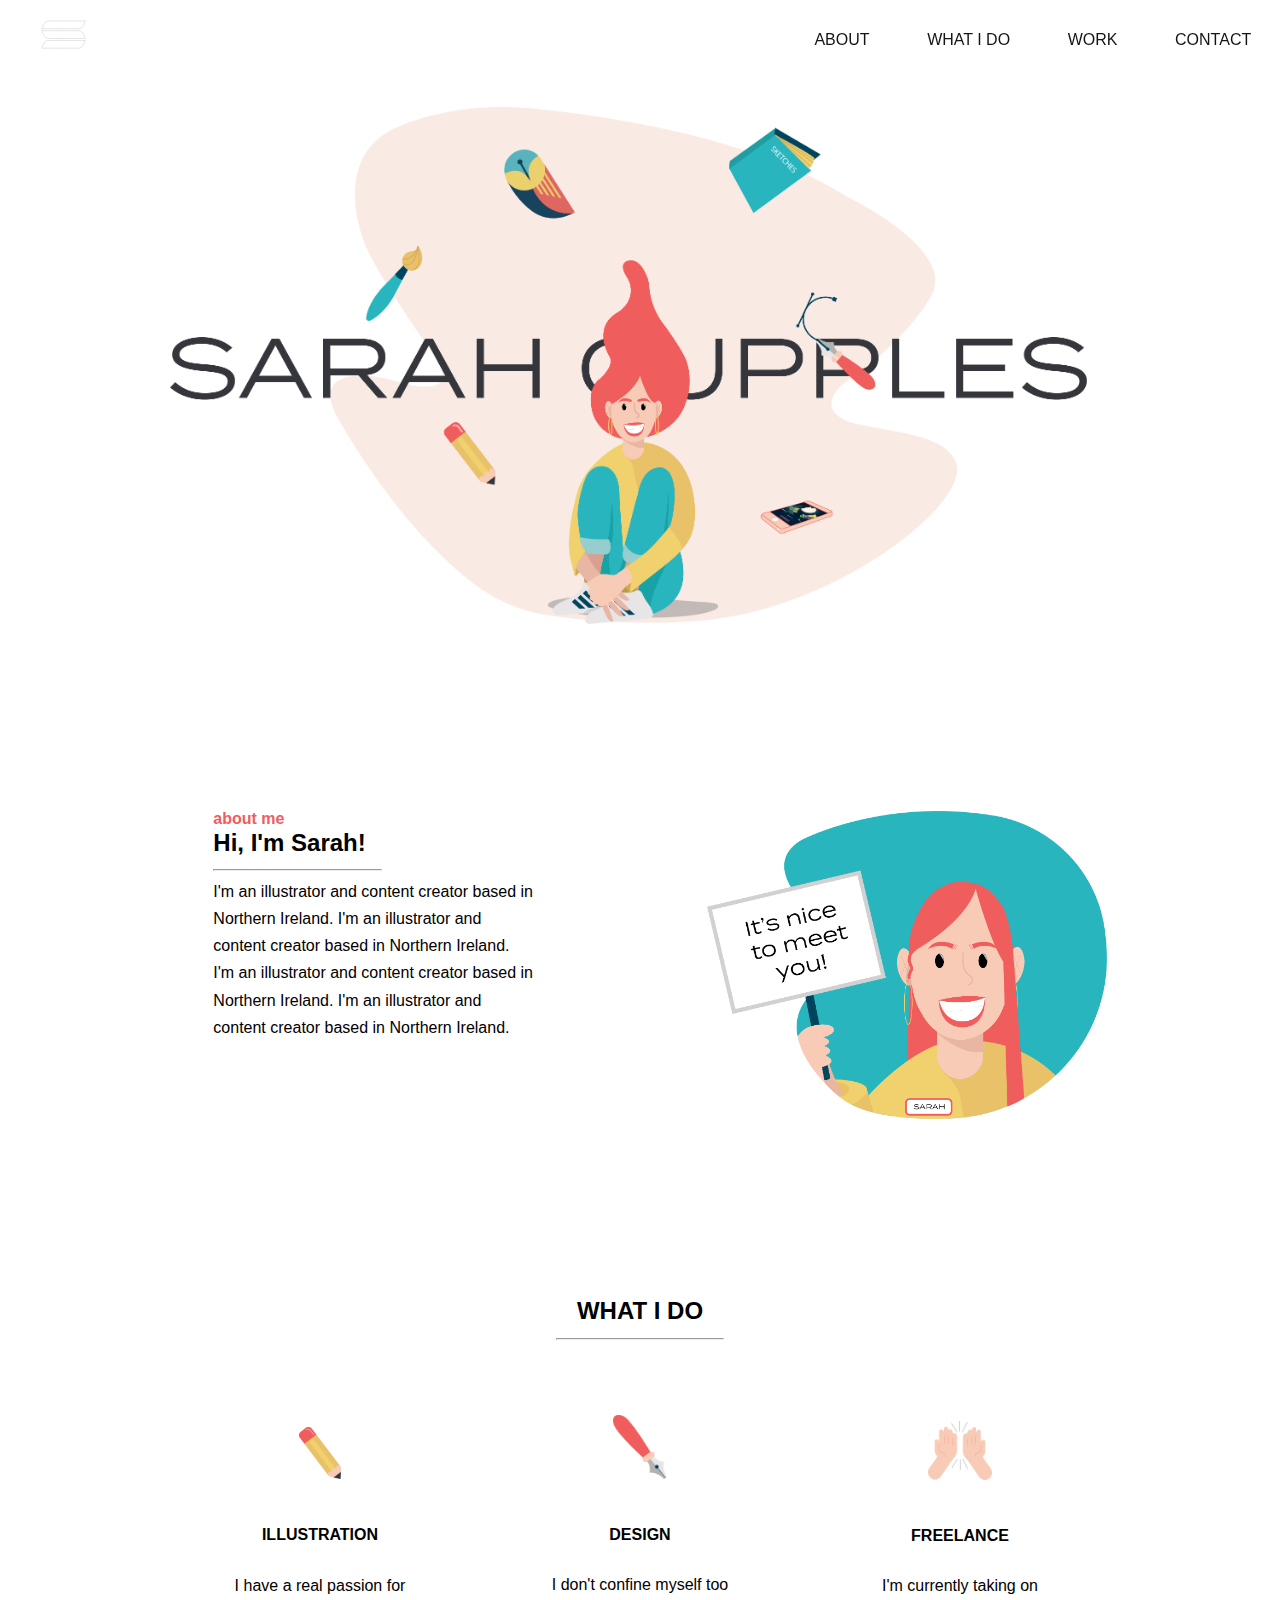
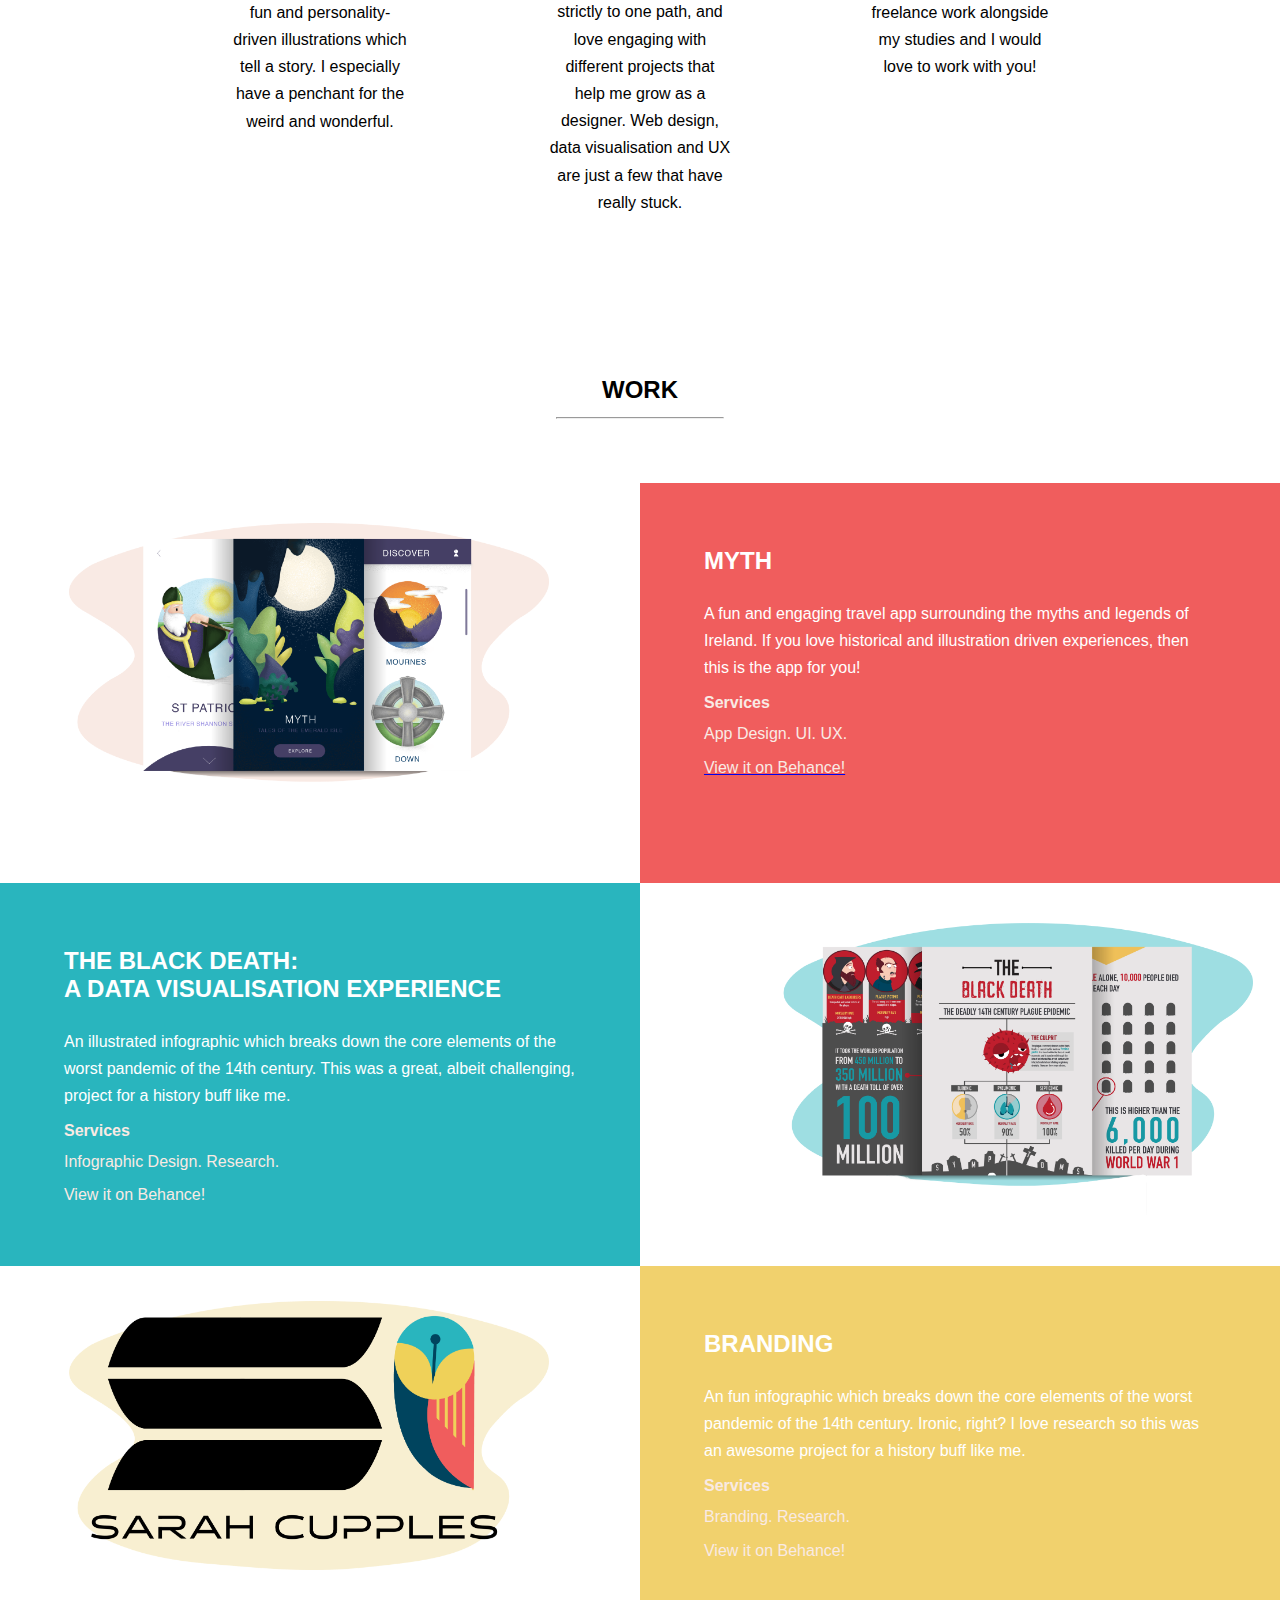
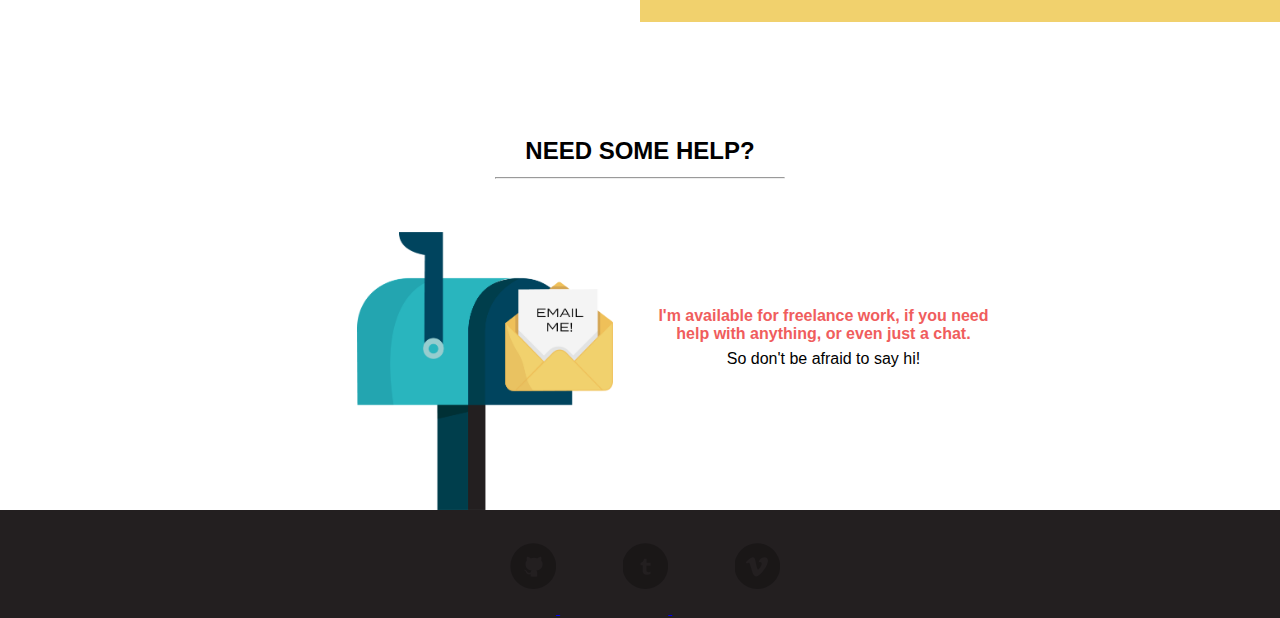
==== index.html @ 2aa73a1d "RESPONSIVE + CHANGED HTML TITLE" ====
<DOCTYPE html>

    <html>
        
        <head>
            
            <meta charset="utf-8">
            
            <meta name="viewport" content="width=device-width, initial-scale=1">
            
            <!--LINKING CSS FILE-->    
            
            <link href="css/grid.css" type="text/css" rel="stylesheet"/>
            
            <title>Sarah Cupples</title>
            
            
            <script src="https://code.jquery.com/jquery-3.2.1.js"></script>
    <script type="text/javascript">
    
    $(window).on('scroll', function() {
        if($(window).scrollTop()) {
            $('nav').addClass('black');
        }
        else{
            $('nav').removeClass('black');
        }
    })
    
    </script>
            
            
    
    
        </head>
        
        
        <body>
            
            
            
            <div class="grid">
                
                <div class="monogram">
                
                     <!--<img src="images/monofin1.png" alt="My Monogram" title="Monogram" class="mono"/>  -->
                
                </div>
                
                
                
                <div class="navbar">
                  
                <nav>  
                    <!--<img src="images/monobig.svg" alt="My Monogram" title="Monogram" class="mono"/>-->
                  <a href="#home">  <svg version="1.1" id="Layer_1" xmlns="http://www.w3.org/2000/svg" xmlns:xlink="http://www.w3.org/1999/xlink" x="0px" y="0px"
	 viewBox="0 0 1366 768" style="enable-background:new 0 0 1366 768;" xml:space="preserve" class="svg">
<style type="text/css">
	.st0{stroke:#000000;stroke-width:2;stroke-miterlimit:10;}
</style>
<path class="st0" d="M663.9,260.3H290c0,0,37.3-137.7,104.5-137.7h268.7"/>
<path class="st0" d="M662.1,122.6H1061c0,0-39.8,137.7-111.5,137.7H662.8"/>
<path class="st0" d="M674.3,607H290c0,0,38.4-137.7,107.4-137.7h276.3"/>
<path class="st0" d="M662.1,469.3H1061c0,0-39.8,137.7-111.5,137.7H662.8"/>
<path class="st0" d="M674.3,296H290c0,0,38.4,137.7,107.4,137.7h276.3"/>
<path class="st0" d="M662.1,433.7H1061c0,0-39.8-137.7-111.5-137.7H662.8"/>
                      </svg> </a>

         <ul> 
             <li><a href="#about" class="navhover">About</a></li>
             <li><a href="#whatido" class="navhover">What I Do</a></li>
             <li><a href="#work" class="navhover">Work</a></li>
             <li><a href="#contact" class="navhover">Contact</a></li>
         </ul>
             
        </nav>
                
                </div>
                
                
                
                <div class="landingpic" id="home">
                
                     <img src="images/landingpic2.png" alt="Landing Illustration" title="Illustration" class="landingpic"/>
                
                </div>
                
                
                
                
                
                <div class="aboutme" id="about">
                
                
                <h3 class="aboutpink">about me</h3>
         
                <h2 class="aboutpink">Hi, I'm Sarah!</h2>
                    
                    <hr class="break">
         
                <p class="abouttext">I'm an illustrator and content creator based in Northern Ireland. I'm an illustrator and content creator based in Northern Ireland. I'm an illustrator and content creator based in Northern Ireland. I'm an illustrator and content creator based in Northern Ireland.</p>
                
                
                </div>
                
                
                
                <div class="aboutpic">
                
                 <img src="images/aboutme.png" alt="About Me Illustration" title="Illustration" class="aboutill"/>
                
                </div>
            
                
                
                
                
                
                
                
                <!--<div class="whattitle">
                    
                    <h3>what i do</h3>
                
                
                </div>-->
                
                
                <div class="whattitle" id="whatido"> 
                    
                    <h2 class="whatido">WHAT I DO</h2>
                    
                    <hr class="break2">
                
                </div>
                
                
                <div class="whatill">
                    
                    <img src="images/whatdoicons.png" alt="About Me Illustration" title="Illustration" class="willustration"/>
                    
                    
                    <h3 class="whattext">ILLUSTRATION</h3>
                
                    
                    <p class="whatinfo"> I have a real passion for fun and personality-driven illustrations which tell a story. I especially have a penchant for the weird and wonderful.</p>
                    
                </div>
                
                
                
                
                
                <div class="desill">
                    
                     <img src="images/pen.png" alt="About Me Illustration" title="Illustration" class="design"/>
                    
                    <h3 class="whattext">DESIGN</h3>
                
                
                    
                    <p class="whatinfo"> I don't confine myself too strictly to one path, and love engaging with different projects that help me grow as a designer. Web design, data visualisation and UX are just a few that have really stuck.</p>
                    
                </div>
                
                
                
                
                
                
                <div class="freeill">
                    
                    <img src="images/freelance.png" alt="About Me Illustration" title="Illustration" class="freelance"/>
                    
                    <h3 class="whattext">FREELANCE</h3>
                
                    
                    <p class="whatinfo"> I'm currently taking on freelance work alongside my studies and I would love to work with you!</p>
                    
                </div>
                
                
                
                
                
                
                <div class="worktitle" id="work">
                
                <h2 class="worktitle2">WORK</h2>
                    
                    <hr class="break3">
                  
                
                </div>
                
                
                
               
                
                
                <div class="travelwork">
                
                <img src="images/travelapp3.png" alt="About Me Illustration" title="Illustration" class="travelapp"/>
                
                </div>
                
                
                
                <div class="travelinfo">
                
                <h2 class="myth1">MYTH</h2>
         
         <p class="myth2"> A fun and engaging travel app surrounding the myths and legends of Ireland. If you love historical and illustration driven experiences, then this is the app for you!</p>
         
         <h3 class="myth3">Services</h3>
         
         <p class="myth4"> App Design. UI. UX.</p>
         
                    <a href="https://www.behance.net/gallery/65020295/Travel-App-MYTH?"><p class="myth5">View it on Behance!</p></a>
                
                </div>
                
                
                
                
                
                
                
                <div class="infogr">
                
                <img src="images/webwork2.png" alt="About Me Illustration" title="Illustration" class="travelapp2"/>
                
                </div>
                
                
                
                <div class="infogtext">
                
                <h2 class="myth1" id="black">THE BLACK DEATH: <br>A DATA VISUALISATION EXPERIENCE</h2>
         
         <p class="myth2"> An illustrated infographic which breaks down the core elements of the worst pandemic of the 14th century. This was a great, albeit challenging, project for a history buff like me.</p>
         
         <h3 class="myth3">Services</h3>
         
         <p class="myth4"> Infographic Design. Research.</p>
         
                    <a href="https://www.behance.net/gallery/65020043/The-Black-Plague-Infographic?" class="brandi"><p class="mythdata">View it on Behance!</p></a>
                
                </div>
                
                
                
                
                
                
                <div class="branding">
                
                <img src="images/branding1.png" alt="About Me Illustration" title="Illustration" class="travelapp3"/>
                
                </div>
                
                
                
                <div class="brandtext">
                
                <h2 class="myth1">BRANDING</h2>
         
         <p class="myth2"> An fun infographic which breaks down the core elements of the worst pandemic of the 14th century. Ironic, right? I love research so this was an awesome project for a history buff like me.</p>
         
         <h3 class="myth3">Services</h3>
         
         <p class="myth4"> Branding. Research.</p>
         
                    <a href="https://www.behance.net/gallery/65019803/Branding-Identity?" class="brandi"> <p class="mythbrand">View it on Behance!</p></a>
                
                </div>
                
                
                
                
                
                
                


    
       <div class="need" id="contact">
           <h2 class="help">NEED SOME HELP?</h2>
           <hr class="helpbr">
        </div>
                
                
         <!--CONTACT-->
    
     <div class="contact">
         
         
         <h3>I'm available for freelance work, if you need help with anything, or even just a chat.</h3>
         
         <p>So don't be afraid to say hi!</p>
   
    </div>        
                
                
        <!---LETTERBOX--->
                
     <div class="letter">
        
         <a href="mailto:sarah.ec@hotmail.co.uk"> <img src="images/letter1.png" alt="About Me Illustration" title="Click to send me an email!" class="letterill"/> </a>
   
     </div> 
                
                
                
                
                
    
                
    <!--FOOTER-->
    
     <div class="footer">
         
          <!--<p class="find">Find me on your favourite platform!</p>-->
         
         
         
          <div class="socialbuttons">
           
         
           
               <a href="https://github.com/sarahcupples">
                   <svg id="Layer_1" data-name="Layer 1" xmlns="http://www.w3.org/2000/svg" viewBox="0 0 32.41 32.41" class="tumblr">
  <title>Github</title>
  <path d="M17.94,1.7a16.2,16.2,0,1,0,16.2,16.2A16.2,16.2,0,0,0,17.94,1.7Zm2.17,19.23a2.27,2.27,0,0,1,.65,1.75c0,1.27,0,2.28,0,2.6a15.06,15.06,0,0,1-4.69,0c0-.23,0-.82,0-1.61-2.63.57-3.18-1.27-3.18-1.27a2.5,2.5,0,0,0-1-1.38c-.86-.59.06-.58.06-.58a2,2,0,0,1,1.45,1,2,2,0,0,0,2.75.78,2,2,0,0,1,.6-1.26c-2.1-.24-4.3-1.05-4.3-4.67a3.61,3.61,0,0,1,1-2.53,3.4,3.4,0,0,1,.09-2.5s.79-.26,2.6,1a8.84,8.84,0,0,1,2.36-.31,9.28,9.28,0,0,1,2.37.31c1.8-1.22,2.59-1,2.59-1a3.37,3.37,0,0,1,.1,2.5,3.66,3.66,0,0,1,1,2.53c0,3.63-2.21,4.43-4.31,4.66Z" transform="translate(-1.74 -1.7)"/>
</svg>
              </a>

                
           
                <a href="https://sarahcupples.tumblr.com/">
                    <svg id="Layer_1" data-name="Layer 1" xmlns="http://www.w3.org/2000/svg" viewBox="0 0 32.41 32.41" class="tumblr">
  <title>Tumblr</title>
  <path d="M17.9,1.7A16.2,16.2,0,1,0,34.1,17.9,16.2,16.2,0,0,0,17.9,1.7Zm3.73,15.9H18.79v2.6a5,5,0,0,0,.06,1.23,1.06,1.06,0,0,0,.43.49,1.65,1.65,0,0,0,.86.23,2.34,2.34,0,0,0,1.49-.45v1.71a7,7,0,0,1-1.31.45,5.61,5.61,0,0,1-1.27.14,3.43,3.43,0,0,1-1.22-.2,2.91,2.91,0,0,1-1-.56,1.93,1.93,0,0,1-.59-.78,3.33,3.33,0,0,1-.16-1.19v-4H14.53V15.68a4,4,0,0,0,1.26-.63,2.94,2.94,0,0,0,.76-1A4.32,4.32,0,0,0,17,12.63h1.83v2.84h2.84V17.6Z" transform="translate(-1.7 -1.7)"/>
</svg>
              </a>

           
                <a href="https://vimeo.com/user62829484">
                    <svg id="Layer_1" data-name="Layer 1" xmlns="http://www.w3.org/2000/svg" viewBox="0 0 32.41 32.41" class="tumblr">
  <title>Vimeo</title>
  <path d="M17.9,1.7A16.2,16.2,0,1,0,34.11,17.9,16.2,16.2,0,0,0,17.9,1.7Zm7.52,13.16c-.87,4.92-5.75,9.09-7.22,10s-2.81-.38-3.29-1.39-2.22-7.38-2.66-7.9-1.75.52-1.75.52l-.63-.83s2.66-3.17,4.69-3.57S16.7,15,17.21,17.08s.84,3.14,1.27,3.14,1.27-1.11,2.19-2.82-.05-3.21-1.83-2.14C19.55,11,26.29,9.94,25.42,14.86Z" transform="translate(-1.7 -1.7)"/>
</svg>
              </a>

                
            
        </div>
   
    </div> 
                
                
                
                
                
                
                
                
                
                
            </div>
            
            
            
            
        </body>
        
        
        
    </html>
---- css/grid.css ----
* {
    margin:0;
    padding:0;
}


.grid {
    display: grid;
    grid-template-columns: 1fr 1fr 1fr 1fr 1fr 1fr 1fr 1fr 1fr 1fr 1fr 1fr;
    grid-template-areas:
        ". monogram monogram monogram navbar navbar navbar navbar navbar navbar navbar navbar"
        
        "landingpic landingpic landingpic landingpic landingpic landingpic landingpic landingpic landingpic landingpic landingpic landingpic"
        
        ". . aboutme aboutme aboutme . aboutpic aboutpic aboutpic aboutpic aboutpic ."
        
        "whattitle whattitle whattitle whattitle whattitle whattitle whattitle whattitle whattitle whattitle whattitle whattitle"
        
        ". . whatill whatill . desill desill . freeill freeill . ."
        
        "worktitle worktitle worktitle worktitle worktitle worktitle worktitle worktitle worktitle worktitle worktitle worktitle"
        
        "travelwork travelwork travelwork travelwork travelwork . travelinfo travelinfo travelinfo travelinfo travelinfo  travelinfo"
        
        "infogtext infogtext infogtext infogtext infogtext infogtext . infogr infogr infogr infogr  infogr"
        
        "branding branding branding branding branding . brandtext brandtext brandtext brandtext  brandtext brandtext"
        
        "need need need need need need need need need need need need"
        
        ". letter letter letter letter letter contact contact contact contact . ."
        
        "footer footer footer footer footer footer footer footer footer footer footer footer";
}

.monogram {
    grid-area: monogram;    
}

.mono {
   width:7%;
   padding-top:1.1%;
   padding-left: 5%;
}


#Layer_1:hover {
    fill:white;
    stroke: white;
    opacity: 1;
}

.svg {
    width:6%;
    padding-top:1.1%;
    padding-left: 2%;
    opacity: 0.8;
    -webkit-transition: opacity .7s ease-in-out;
    transition: opacity .4s ease-in-out;
}



.navbar {
    grid-area: navbar;

}

nav {
    position: fixed;
    top:0;
    left:0;
    width: 100%;
    height: 6em;
    box-sizing:border-box;
    transition: .3s;
}

nav.black {
    background: rgba(0,0,0,0.8);
    height: 5em;
    /*padding: 1px 6em;*/
}

nav ul {
    font-family: 'Termina', 'Helvetica', sans-serif;
    list-style:none;
    float: right;
    margin:0;
    padding: 0;
    display: flex;
}

nav ul li {
    list-style: none;
}

nav ul li a {
    line-height: 5em;
    color: #151515;
    padding: 1em 1.8em;
    text-decoration: none;
    text-transform: uppercase;
    transition: .3s;
}

nav.black ul li a {
    color: #fff;
}

nav ul li a: focus {
    outline: none;
}


li {
    display: inline;
    
}
 
ul {
    list-style-type: none;
    margin: 0;
    padding: 0;
}

.navhover:hover {
    color:#F05D5D;
}






.landingpic {
    grid-area: landingpic;
}

.landingpic {
    width:85%;
    padding-top: 4.5%;
    padding-left: 7%;
}







.aboutme {
    grid-area: aboutme;
    padding-top: 58%;
}

h3{
    font-family: 'Termina', 'Helvetica', sans-serif;
    color: #F05D5D;
    font-size: 1em;
    padding-bottom: 0.1em;
}

h2 {
    
       font-family: 'Termina', 'Helvetica', sans-serif;
        padding-bottom: 0.5em;

}

p {
    
    font-family: 'Termina', 'Helvetica', sans-serif;
    line-height: 1.7em;
    
}


.break{
    width: 52%;
}







.aboutpic {
    grid-area: aboutpic;
    padding-top: 35%;
}

.aboutill {
    
    width:75%;
    display: block;
    margin-left: auto;
    margin-right: auto;
}

.abouttext {
    padding-top: 2%;
}







.whattitle {
    
    grid-area: whattitle; 
    padding-top: 1.5%;
    padding-top: 7%;
}

.break2 {
    width:13%;
    display: block;
    margin-left: auto;
    margin-right: auto;
}

.whatido {
    
    text-align: center;
    padding-bottom: 1%; 
}


.whatill {
    grid-area: whatill; 
}

.willustration {
    
    width:20%;
    display: block;
    margin-left: auto;
    margin-right: auto;
    padding-top: 41%;
}











.desill {
    grid-area: desill; 

}

.design {
    
    width:25%;
    display: block;
    margin-left: auto;
    margin-right: auto;
    padding-top: 35%;
}

.workarea {
    font-size: .65em;
}








.freeill {
    grid-area: freeill;

}

.freelance {
    
    width:30%;
    display: block;
    margin-left: auto;
    margin-right: auto;
    padding-top: 38%;
}




.whattext {
    text-align: center;
    color: #000;
    padding-top: 22%;
}


.whatinfo {
    
    text-align:center;
    padding-top: 12%;
   padding-bottom: 75%;
      /*font-size: .8em;*/
   padding-right: 7%;
    padding-left: 7%;

}





.worktitle {
    grid-area: worktitle;
}

.break3 {
    width:13%;
    display: block;
    margin-left: auto;
    margin-right: auto;
    margin-bottom:5%;
}


.worktitle2 {
    
    text-align: center;
    padding-bottom: 1%;
    
}




.travelwork {
    grid-area: travelwork;
}


.travelapp {
    
    width:90%;
    display: block;
    margin-left: auto;
    margin-right: auto;
    padding-top:7.5%;
    padding-left: 13%;
}

.travelapp2 {
    
    width:90%;
    display: block;
    margin-left: auto;
    margin-right: auto;
    padding-top: 7.5%;
}


.travelinfo {
    grid-area: travelinfo;
    background-color: #F05D5D;
    height: 25em;
}


.myth1{
    color:#ffffff;
    padding-top: 10%;
    padding-left: 10%;
}

.myth2{
    color:#ffffff;
    padding-top: 2%;
        padding-left: 10%;
    padding-right: 10%;

}

.myth3{
    color:#F9EAE4;
    padding-top: 2%;
        padding-left: 10%;

}


.myth4{
    color:#F9EAE4;
    padding-top: 1%;
        padding-left: 10%;

}


.myth5{
    color:#F9EAE4;
    padding-top: 1%;
        padding-left: 10%;

}






.infogr {
    grid-area: infogr;
}




.infogtext {
    grid-area: infogtext;
    background-color: #29B5BE;
}

.mythdata {
    color:#F9EAE4;
    padding-top: 1%;
    padding-left: 10%;
    padding-bottom:9%;
}







.branding {
    grid-area: branding;
}


.brandtext {
    grid-area: brandtext;
    background-color: #F1D16D;
}

.brandi {
    text-decoration: none;
}

.travelapp3 {
    width:90%;
    padding-left:13%;
    display: block;
    margin-left: auto;
    margin-right: auto;
    padding-top: 6.5%;
}

.mythbrand {
    color:#F9EAE4;
    padding-top: 1%;
    padding-left: 10%;
    padding-bottom:9%;  
}




.need {
    grid-area: need;
}


.help {
    text-align: center;
    padding-top: 9%;
}







.contact {
    grid-area: contact;
    text-align: center;
    float:left;
    padding-top: 30%;
    padding-right: 15%;
    padding-left: 1%;
}

.helpbr {
    
    width:22.5%;
    display: block;
    margin-left: auto;
    margin-right: auto;
}






.letter {
    grid-area: letter;
}

.letterill {
    padding-top: 10%;
    padding-right: 5%;
    float:right;
    padding-bottom: 0;
    width:48%;
}




.footer {
    grid-area: footer;
    background-color: #231F20;
    padding-left:35%;
}



/*.find {
    text-align: center;
}*/

.socialbuttons a img {
    opacity: 0.25;
    -webkit-transition: opacity .5s ease-in-out;
    transition: opacity .2s ease-in-out;
}
.tumblr {
    width:5.5%;
    padding-bottom: 3%;
    padding-top: 4%;
    padding-left: 7.5%;
    opacity: 0.25;
    -webkit-transition: opacity .6s ease-in-out;
    transition: opacity .3s ease-in-out;
}

.tumblr:hover {
    fill:white;
    width: 5.6%;
    opacity: 0.9;
}






  
    
    
    @media (max-width: 50em) {
    
    .grid {
    display: grid;
    grid-template-columns: 1fr 1fr 1fr 1fr 1fr 1fr 1fr 1fr 1fr 1fr 1fr 1fr;
    grid-template-areas:
        ". monogram monogram monogram navbar navbar navbar navbar navbar navbar navbar navbar"
        
        "landingpic landingpic landingpic landingpic landingpic landingpic landingpic landingpic landingpic landingpic landingpic landingpic"
        
        ". aboutme aboutme aboutme aboutme aboutme aboutme aboutme aboutme aboutme aboutme ."
        
        ". aboutpic aboutpic aboutpic aboutpic aboutpic aboutpic aboutpic aboutpic aboutpic aboutpic ."
        
        "whattitle whattitle whattitle whattitle whattitle whattitle whattitle whattitle whattitle whattitle whattitle whattitle"
        
        ". whatill whatill whatill whatill whatill whatill whatill whatill whatill whatill ."
        
        ". desill desill desill desill desill desill desill desill desill desill ."
        
        ". freeill freeill freeill freeill freeill freeill freeill freeill freeill freeill ."
        
        "worktitle worktitle worktitle worktitle worktitle worktitle worktitle worktitle worktitle worktitle worktitle worktitle"
        
        "travelwork travelwork travelwork travelwork travelwork . travelinfo travelinfo travelinfo travelinfo travelinfo  travelinfo"
        
        "infogtext infogtext infogtext infogtext infogtext infogtext . infogr infogr infogr infogr  infogr"
        
        "branding branding branding branding branding . brandtext brandtext brandtext brandtext  brandtext brandtext"
        
        "need need need need need need need need need need need need"
        
        "letter letter letter letter letter letter contact contact contact contact contact ."
        
        "footer footer footer footer footer footer footer footer footer footer footer footer";
} 
        
         .svg {
    width:10.5%;
    padding-top:2.5%;
    padding-left:3%;
}
    
        nav ul li a {
    padding-left: 0.2em;
    font-size: 1.1em;
}
        
          .landingpic {
    width:95%;
    padding-top: 12%;
    padding-left: 2.2%;
}
        
            .aboutme {
    padding-top: 15%;
                text-align: center;
}
        
        .aboutpink {
        text-align: center;
    }


.break{
    width: 40%;
    display: block;
    margin-left: auto;
    margin-right: auto;
}
        
         .aboutpic {
    padding-top: 10%;
    width:55%;
    display: block;
    margin-left: auto;
    margin-right: auto;
}

        
        .whatido {
    
    text-align: center;
    padding-bottom: 2.5%; 
    padding-top:12%;
}
        
        .break2 {
    width:28%;
}
    

.willustration {
    
    width:20%;
    padding-top: 15%;
}
        
        .whatinfo {
    
    text-align:center;
    padding-top: 4.5%;
   padding-bottom: 15%;
    font-size: 1.15em;
   padding-right: 7%;
    padding-left: 7%;

}
        
        .whattext {
    text-align: center;
    color: #000;
    font-size: 1.18em;
    padding-top:10%;
}
        
        
        .freelance {
    
    width:30%;
    padding-top: 9%;
}
        
        .design {
    
    width:23%;
    padding-top: 9%;
}
        
        .worktitle2 {
    padding-top: 8%;
    padding-bottom: 1%;
    
}
        
        .travelapp {
    
    width:92%;
    display: block;
    margin-left: auto;
    margin-right: auto;
    padding-top:35%;
    padding-left: 15%;
}
        
        .travelapp2 {
    
    width:92%;
    padding-left: 0;
    padding-top: 42%;
}
        
        .travelapp3 {
    width:92%;
    padding-left:15%;
    display: block;
    margin-left: auto;
    margin-right: auto;
    padding-top: 35%;
}
     
        
           .tumblr {
    width:12%;
    padding-bottom: 4%;
    padding-top: 7%;
    padding-left: 7%;
}
 
   .tumblr:hover {
    width: 12.5%;
} 
        
           .footer {
    padding-left:27%;
}
    
    
    
    
}








@media (max-width: 45em) {
    
    .grid {
    display: grid;
    grid-template-columns: 1fr 1fr 1fr 1fr 1fr 1fr 1fr 1fr 1fr 1fr 1fr 1fr;
    grid-template-areas:
        ". monogram monogram navbar navbar navbar navbar navbar navbar navbar navbar navbar"
        
        "landingpic landingpic landingpic landingpic landingpic landingpic landingpic landingpic landingpic landingpic landingpic landingpic"
        
        ". aboutme aboutme aboutme aboutme aboutme aboutme aboutme aboutme aboutme aboutme ."
        
        ". aboutpic aboutpic aboutpic aboutpic aboutpic aboutpic aboutpic aboutpic aboutpic aboutpic ."
        
        "whattitle whattitle whattitle whattitle whattitle whattitle whattitle whattitle whattitle whattitle whattitle whattitle"
        
        ". whatill whatill whatill whatill whatill whatill whatill whatill whatill whatill ."
        
        ". desill desill desill desill desill desill desill desill desill desill ."
        
        ". freeill freeill freeill freeill freeill freeill freeill freeill freeill freeill ."
        
        "worktitle worktitle worktitle worktitle worktitle worktitle worktitle worktitle worktitle worktitle worktitle worktitle"
        
        "travelwork travelwork travelwork travelwork travelwork travelwork travelwork travelwork travelwork travelwork travelwork travelwork"
        
        "travelinfo travelinfo travelinfo travelinfo travelinfo travelinfo travelinfo travelinfo travelinfo travelinfo travelinfo  travelinfo"
        
        "infogr infogr infogr infogr infogr infogr infogr infogr infogr infogr infogr  infogr"
        
        "infogtext infogtext infogtext infogtext infogtext infogtext infogtext infogtext infogtext infogtext infogtext  infogtext"
        
        "branding branding branding branding branding branding branding branding branding branding  branding branding"
        
        "brandtext brandtext brandtext brandtext brandtext brandtext brandtext brandtext brandtext brandtext  brandtext brandtext"
        
        "need need need need need need need need need need need need"
        
        ". contact contact contact contact contact contact contact contact contact contact ."
        
        ". . letter letter letter letter letter letter . . . ."
        
        "footer footer footer footer footer footer footer footer footer footer footer footer";
}

 
    .svg {
    width:10.5%;
    padding-top:4.5%;
    padding-left: 2%;
}
    
    
    nav ul li a {
    padding-left: 0.2em;
    font-size: 0.7em;
}
    
    .landingpic {
    width:95%;
    padding-top: 12%;
    padding-left: 2.2%;
}
    
    .aboutme {
    padding-top: 25%;
}

    .abouttext {
        
        font-size: .85em;
    }
    
    .aboutpink {
        text-align: center;
    }


.break{
    width: 62%;
    display: block;
    margin-left: auto;
    margin-right: auto;
}
    
    .aboutpic {
        display:none;
    padding-top: 10%;
        padding-right:5%;
}

    
    .aboutill {
    
    width:70%;
    display: block;
}
    
    
.whattitle {
    padding-top: 25%;
}

.break2 {
    width:43%;
}

.whatido {
    
    text-align: center;
    padding-bottom: 2.5%; 
}
    

.willustration {
    
    width:20%;
    padding-top: 15%;
}
    

.design {
    
    width:25%;
    padding-top: 1%;
}

.workarea {
    font-size: .65em;
}
    
    

.freelance {
    
    width:30%;
    padding-top: 1%;
}




.whattext {
    text-align: center;
    color: #000;
    padding-top:10%;
}


.whatinfo {
    
    text-align:center;
    padding-top: 10%;
   padding-bottom: 20%;
    font-size: .8em;
   padding-right: 7%;
    padding-left: 7%;

}
    
    .worktitle {
        padding-top:8%;
}

.break3 {
    width:24%;
    margin-bottom:0;
}


.worktitle2 {
    
    text-align: center;
    padding-bottom: 1%;
    
}
    



.travelapp {
    
    width:85%;
    padding-left: .5%;
}

.travelapp2 {
    
    width:85%;
    padding-left: 7.3%;
    padding-top: 7.5%;
}


.travelinfo {
    background-color: #F05D5D;
    height: 25em;
}


.myth1{
    color:#ffffff;
    padding-top: 10%;
    padding-left: 10%;
    font-size: 1.3em;
}

.myth2{
    color:#ffffff;
    padding-top: 2%;
        padding-left: 10%;
    padding-right: 10%;
    font-size: 0.85em

}

.myth3{
    color:#F9EAE4;
    padding-top: 2%;
        padding-left: 10%;
        font-size: 0.85em


}


.myth4{
    color:#F9EAE4;
    padding-top: 1%;
        padding-left: 10%;
        font-size: 0.85em


}


.myth5{
    color:#F9EAE4;
    padding-top: 1%;
    padding-left: 10%;
        font-size: 0.85em


}
    
    #black {
        padding-right:3%;
    }
    
    
    
    .travelapp3 {
    width:85%;
    padding-left:1%;
    padding-top: 7.5%;
    padding-bottom:7%;
}

    
    .contact {
    padding-top: 12%;
    padding-right: 1%;
    padding-left: 1%;
        line-height: 1.5em;
    font-size: 0.85em

}

.helpbr {
    width:78%;
}
    
    .letterill {
        width:65%;
        padding-right: 0;
}
    
    .footer {
    padding-left:21.5%;
}
    
    .tumblr {
    width:12%;
    padding-bottom: 4%;
    padding-top: 7%;
    padding-left: 7%;
}

.tumblr:hover {
    width: 12.5%;
}
    
    
    }
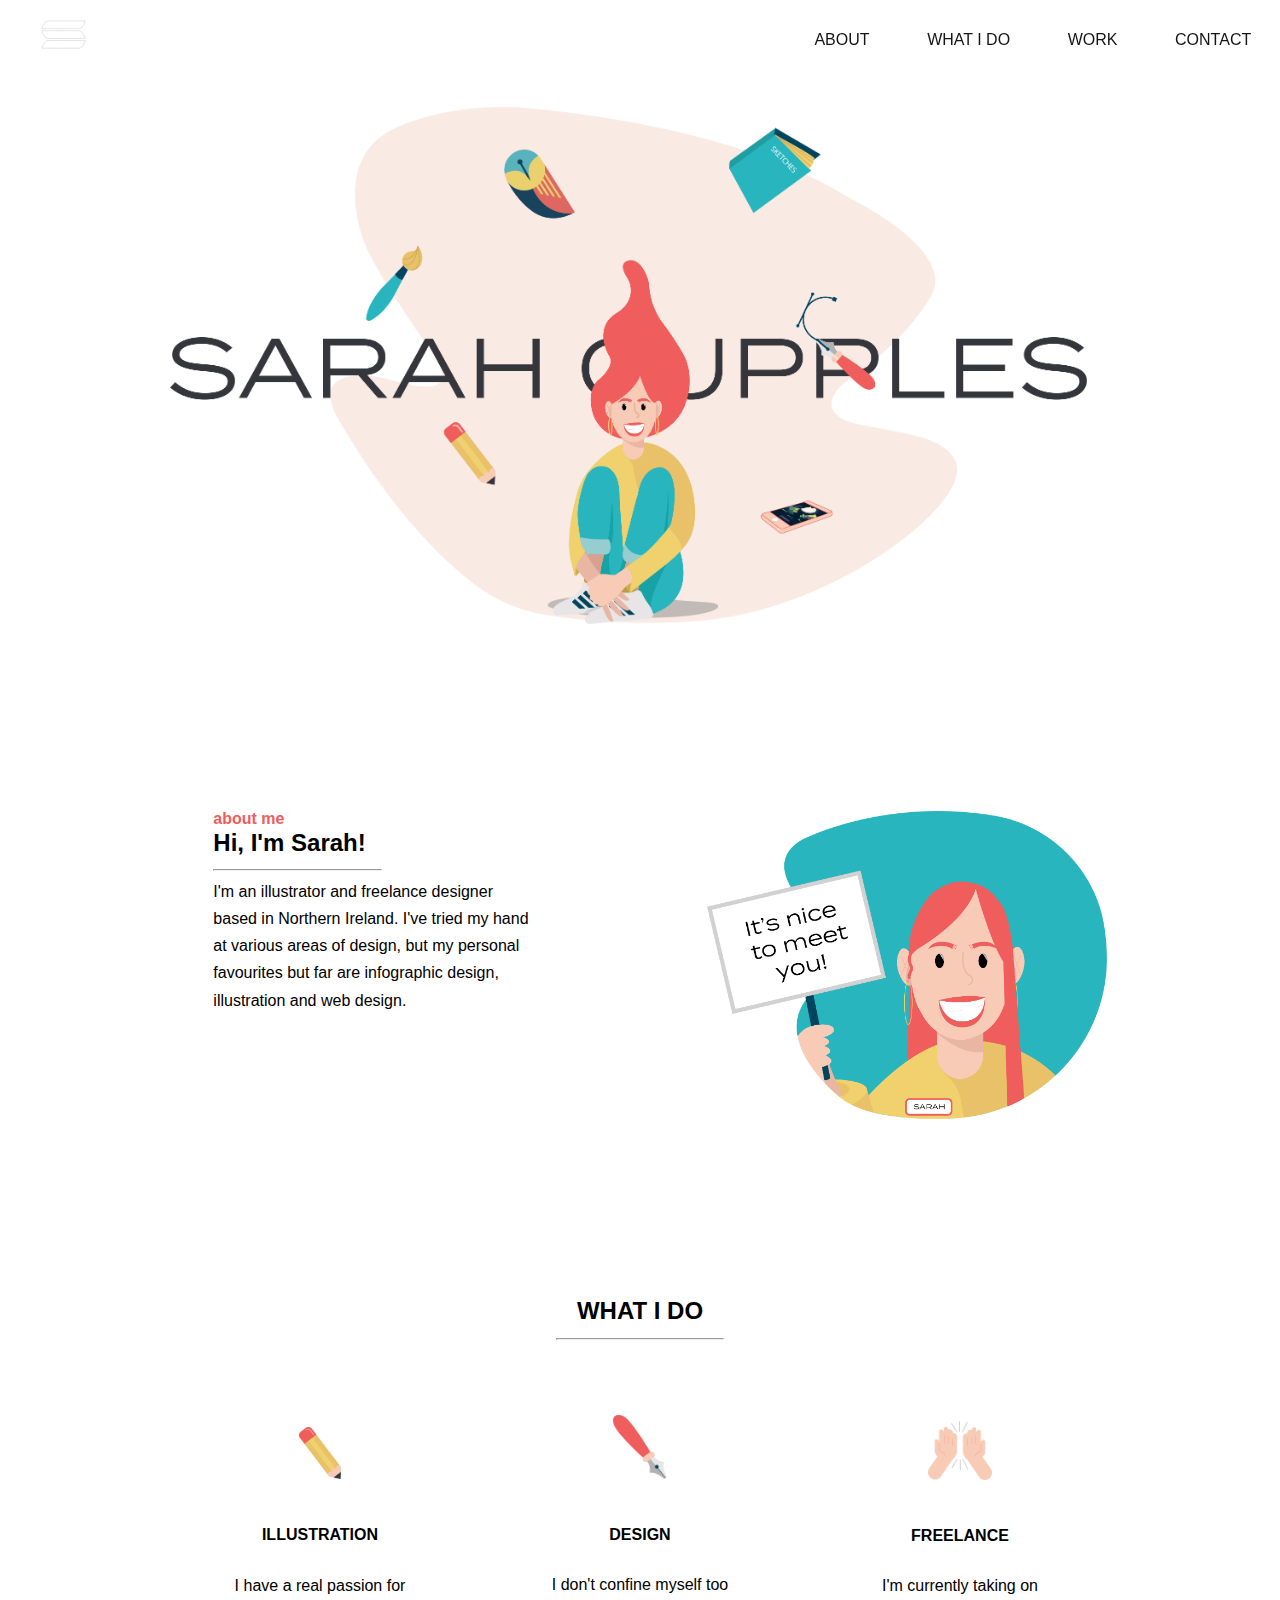
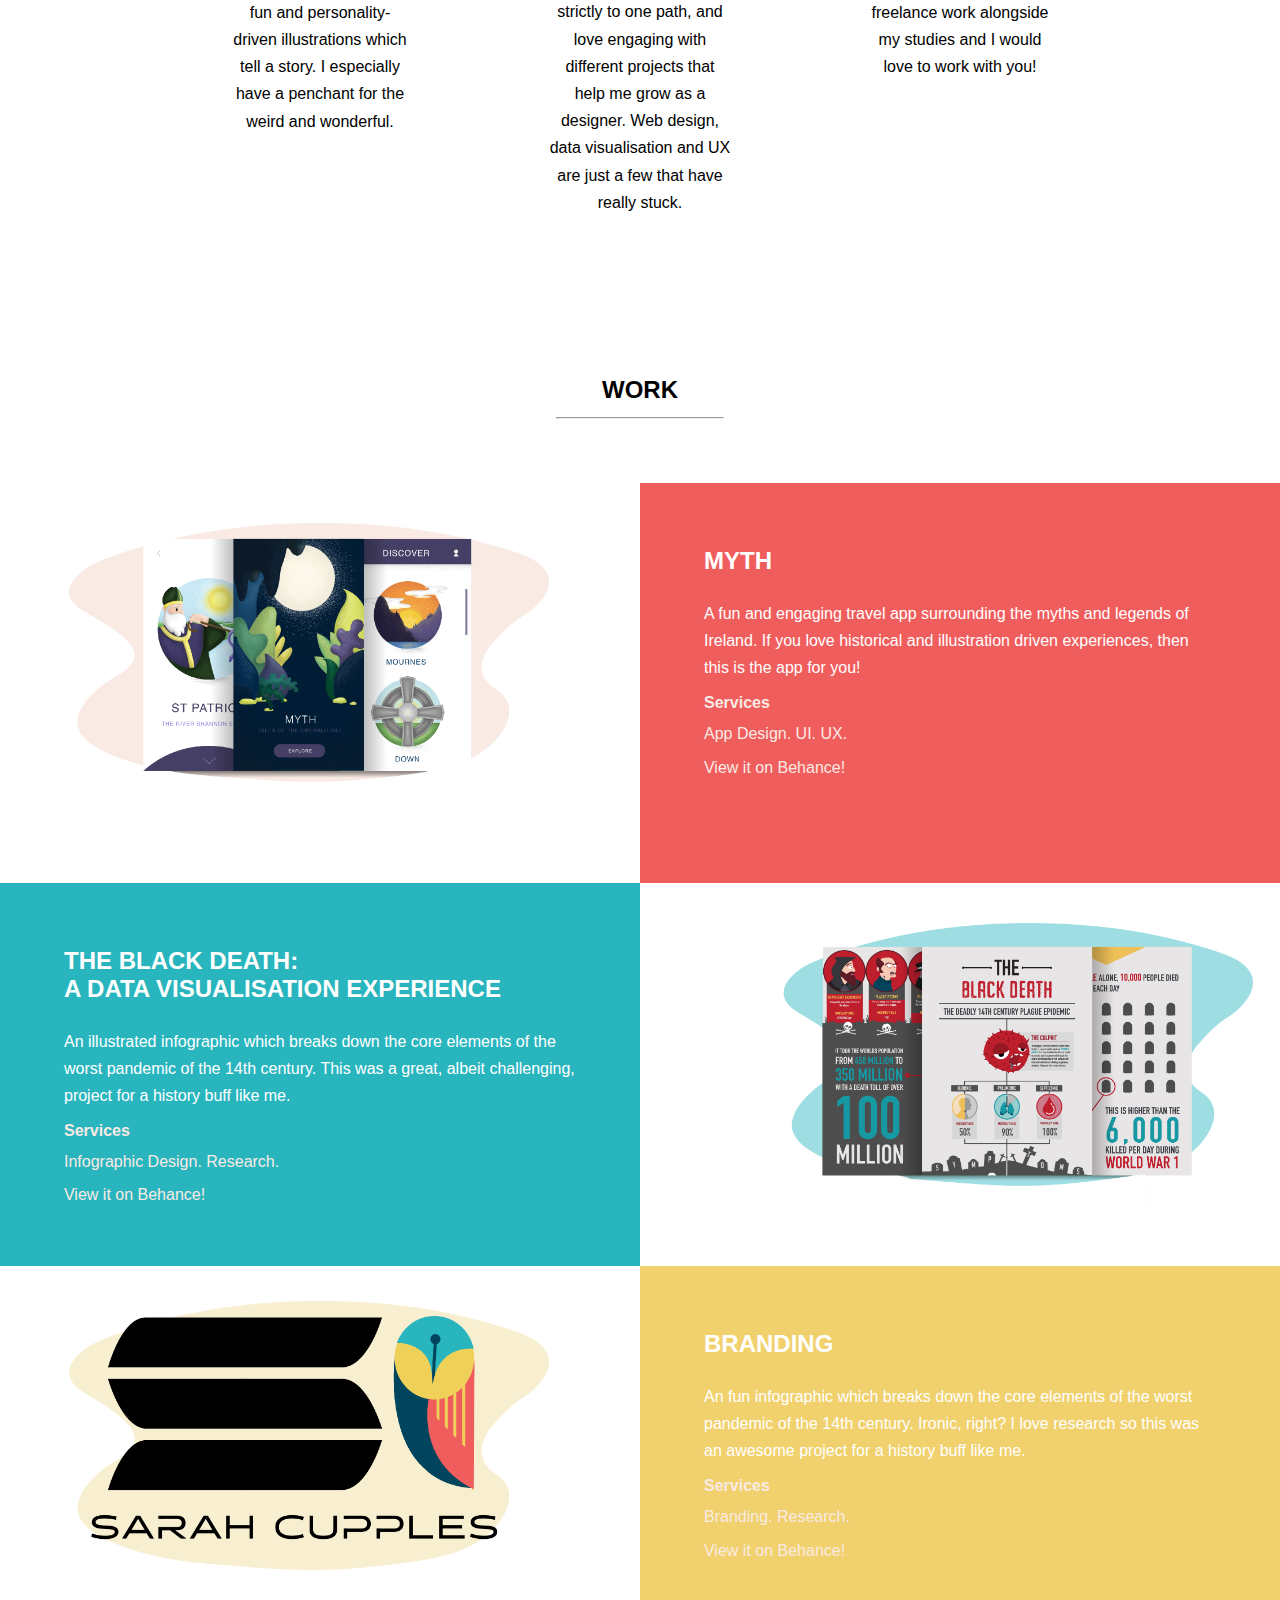
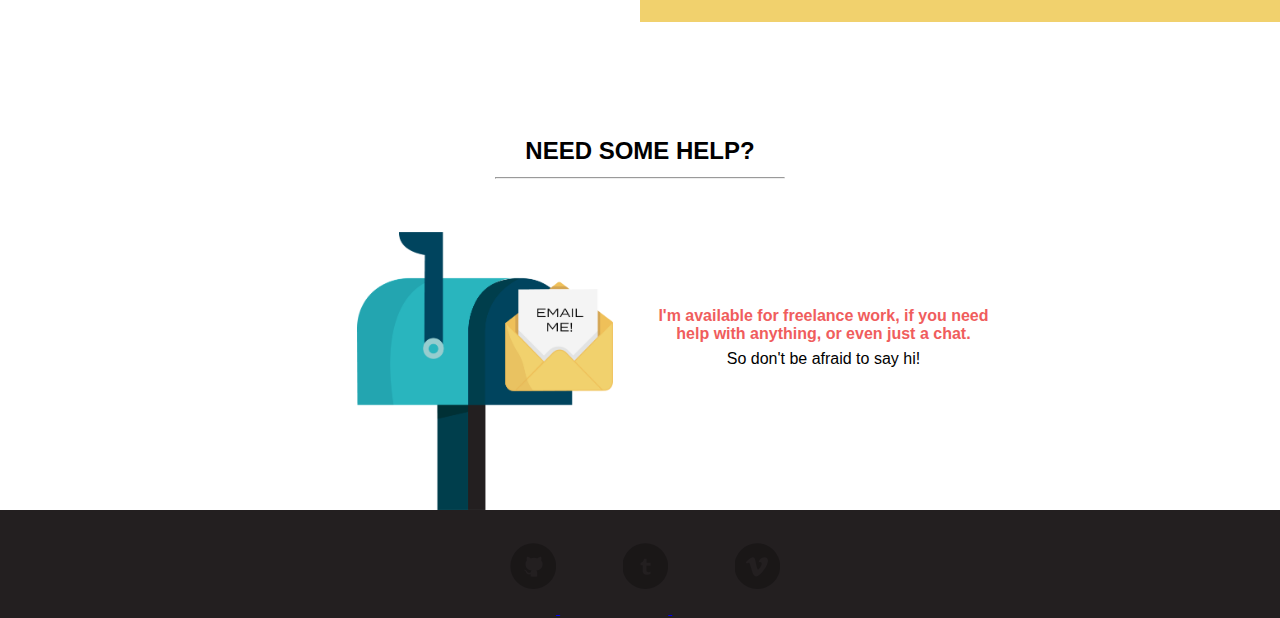
==== commit 6702e8c5: "ALTERED ABOUT ME" ====
--- a/index.html
+++ b/index.html
@@ -98,7 +98,7 @@
                     
                     <hr class="break">
          
-                <p class="abouttext">I'm an illustrator and content creator based in Northern Ireland. I'm an illustrator and content creator based in Northern Ireland. I'm an illustrator and content creator based in Northern Ireland. I'm an illustrator and content creator based in Northern Ireland.</p>
+                <p class="abouttext">I'm an illustrator and freelance designer based in Northern Ireland. I've tried my hand at various areas of design, but my personal favourites but far are infographic design, illustration and web design. </p>
                 
                 
                 </div>
@@ -216,7 +216,7 @@
          
          <p class="myth4"> App Design. UI. UX.</p>
          
-                    <a href="https://www.behance.net/gallery/65020295/Travel-App-MYTH?"><p class="myth5">View it on Behance!</p></a>
+                    <a href="https://www.behance.net/gallery/65020295/Travel-App-MYTH?" class="brandi"><p class="myth5">View it on Behance!</p></a>
                 
                 </div>
                 
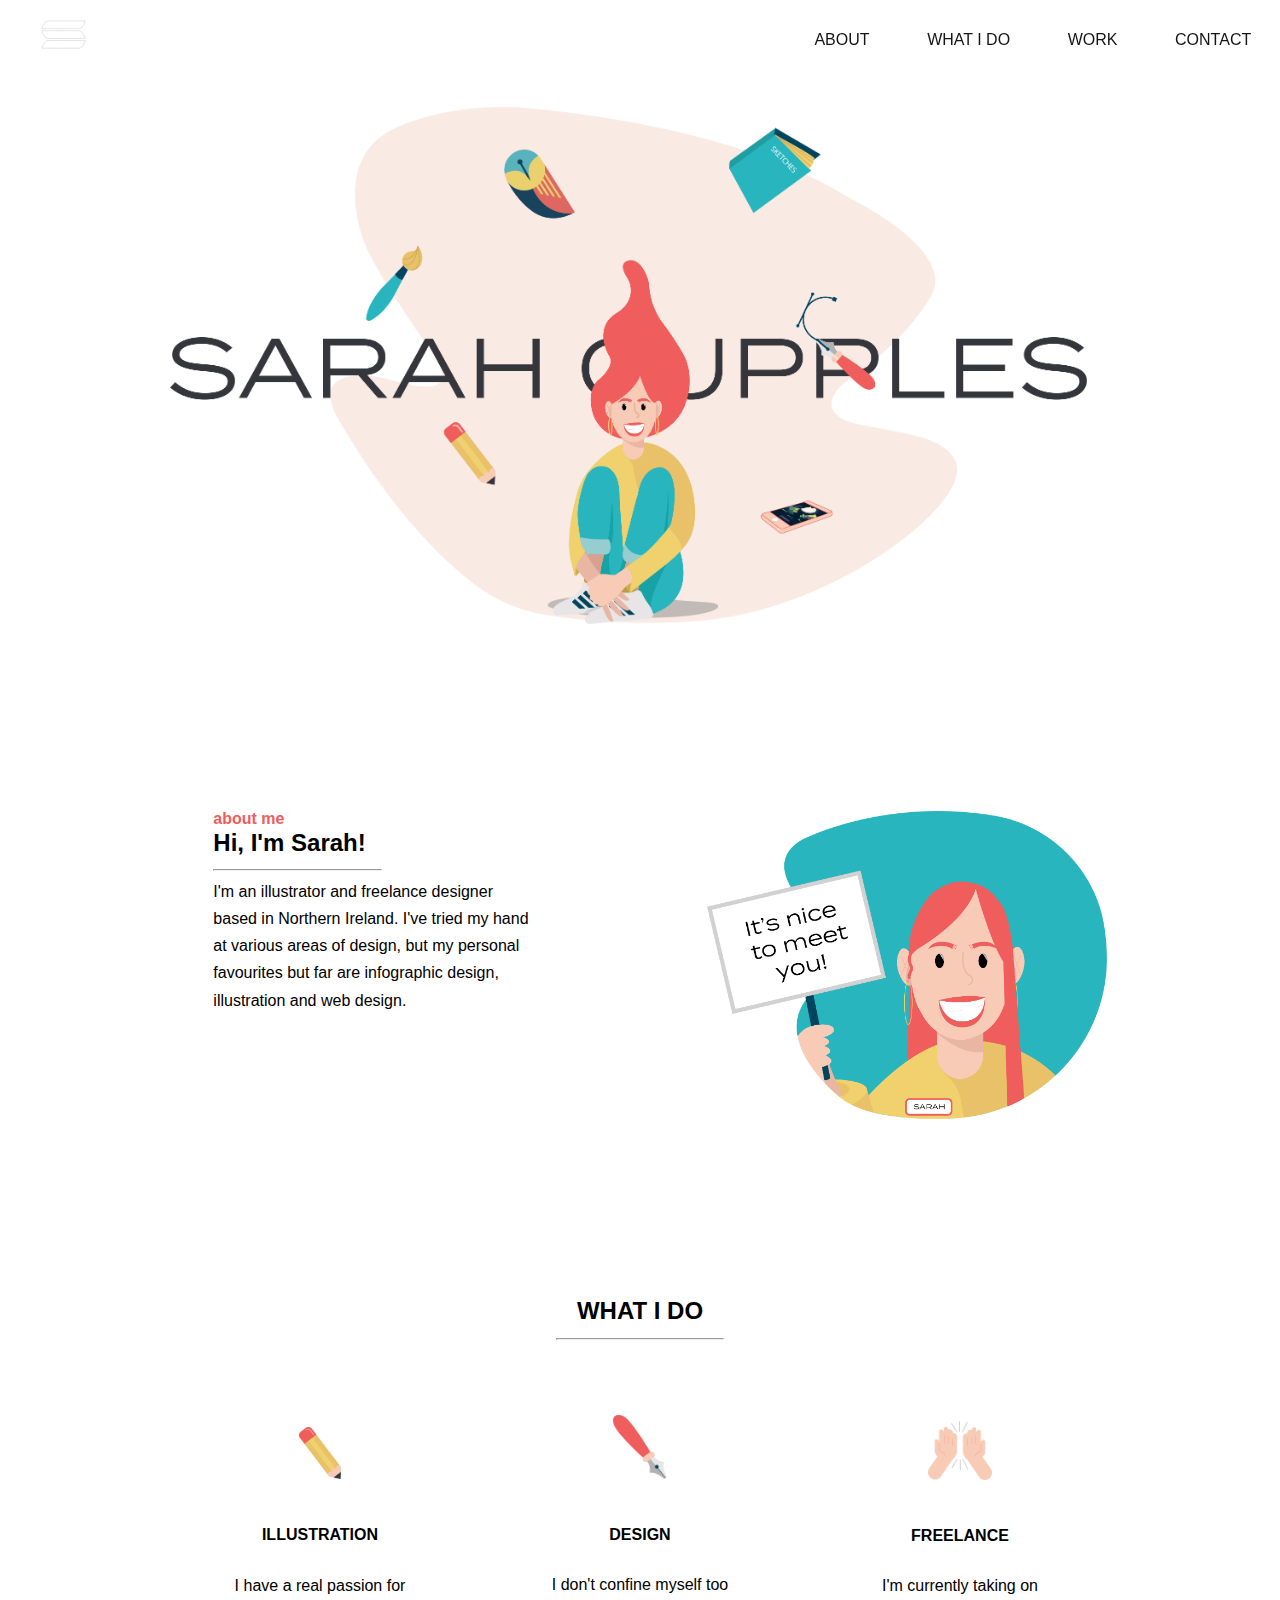
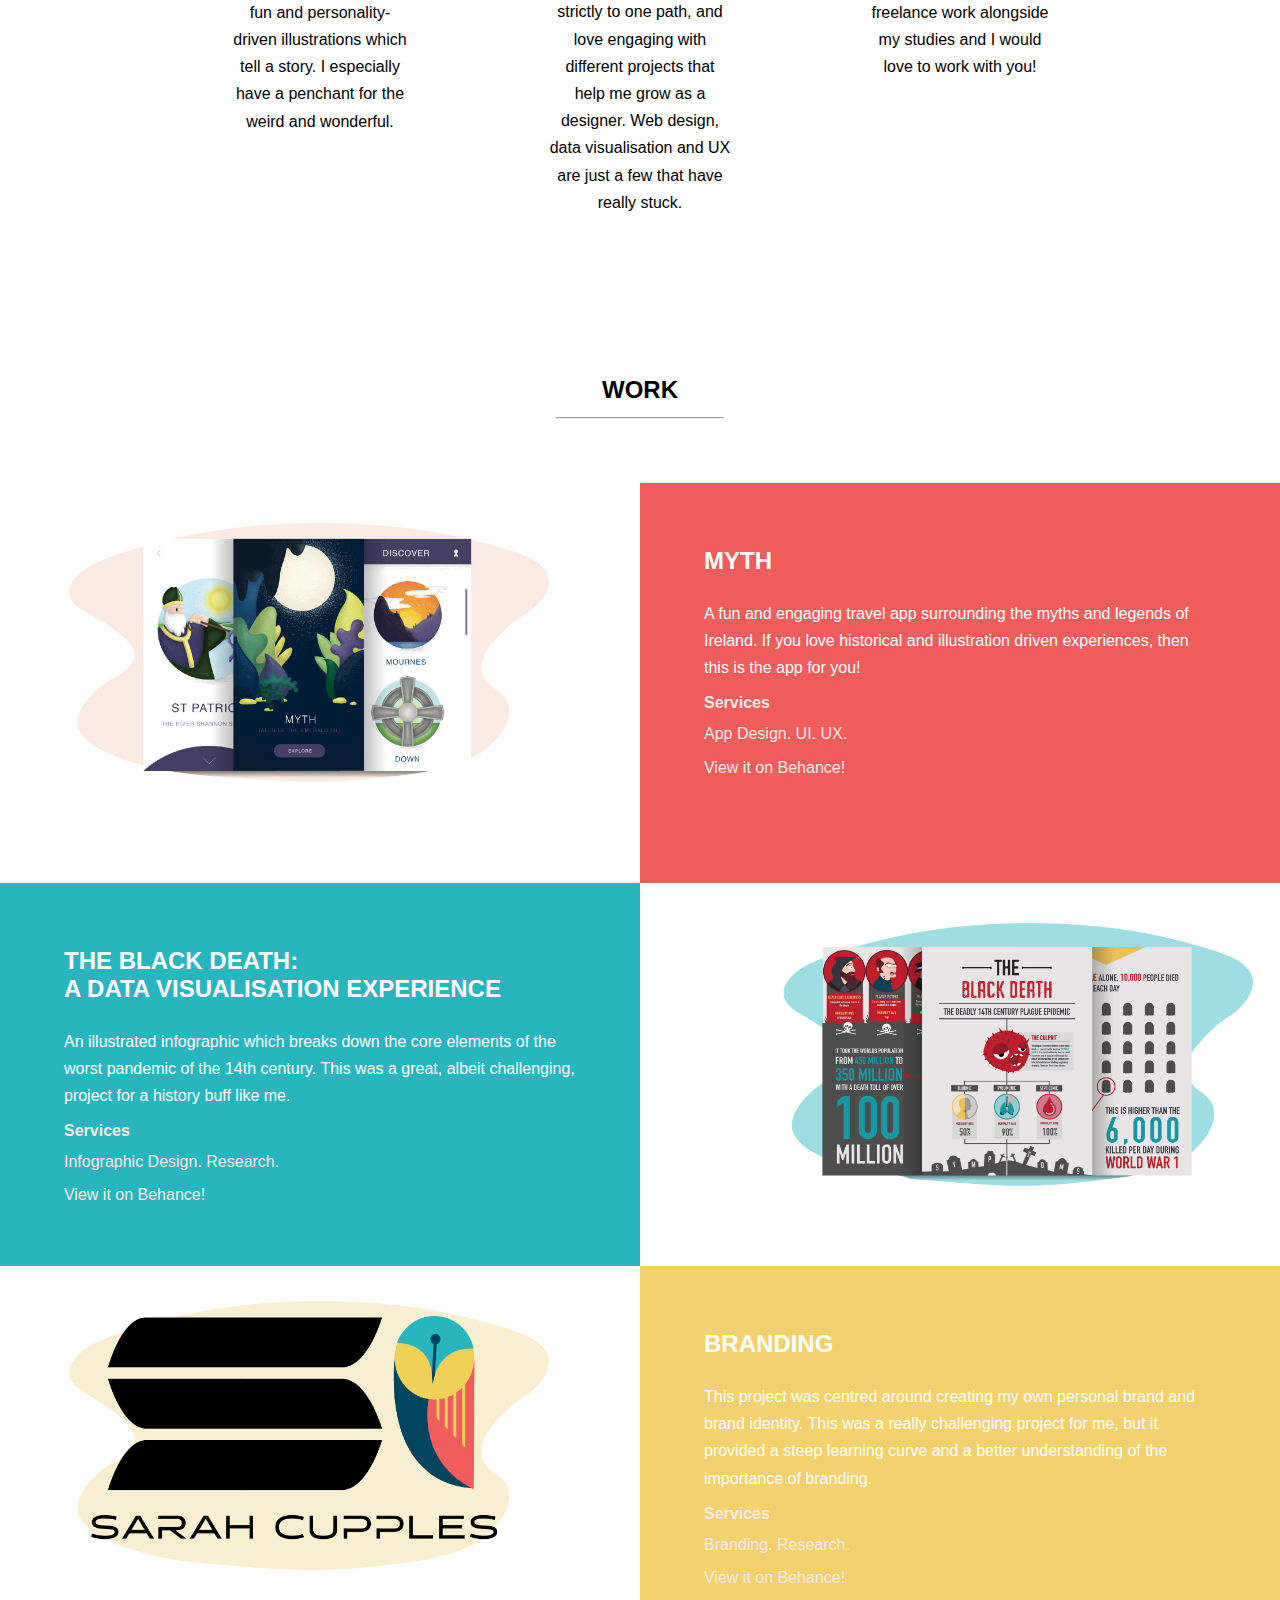
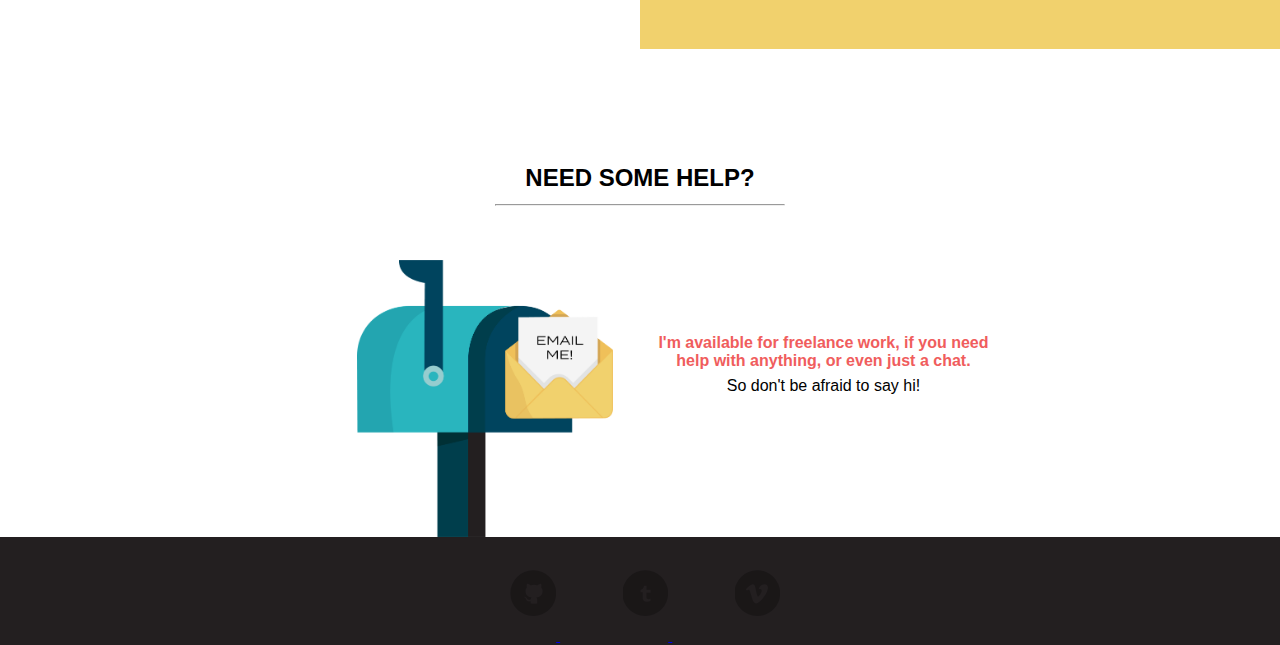
==== commit 17e93d67: "CHANGED BRANDING TEXT" ====
--- a/index.html
+++ b/index.html
@@ -265,7 +265,7 @@
                 
                 <h2 class="myth1">BRANDING</h2>
          
-         <p class="myth2"> An fun infographic which breaks down the core elements of the worst pandemic of the 14th century. Ironic, right? I love research so this was an awesome project for a history buff like me.</p>
+         <p class="myth2"> This project was centred around creating my own personal brand and brand identity. This was a really challenging project for me, but it provided a steep learning curve and a better understanding of the importance of branding.  </p>
          
          <h3 class="myth3">Services</h3>
          
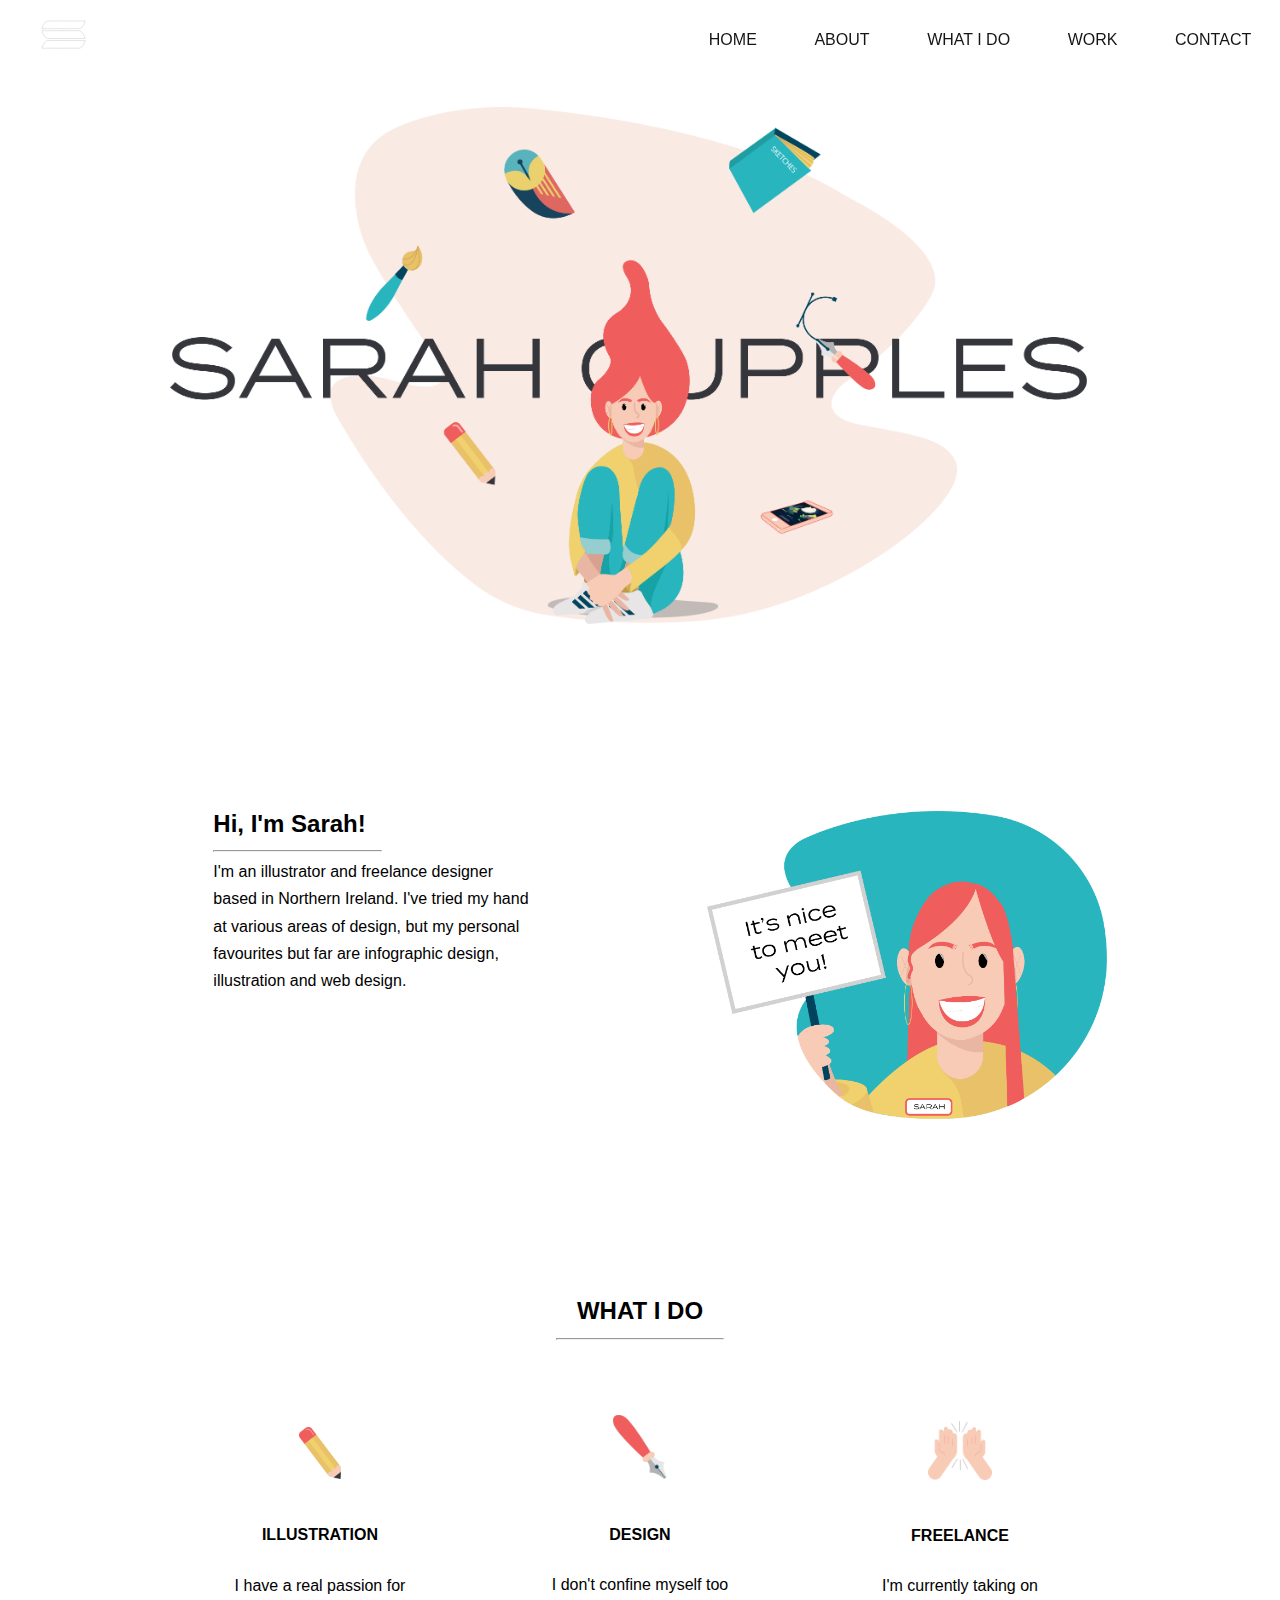
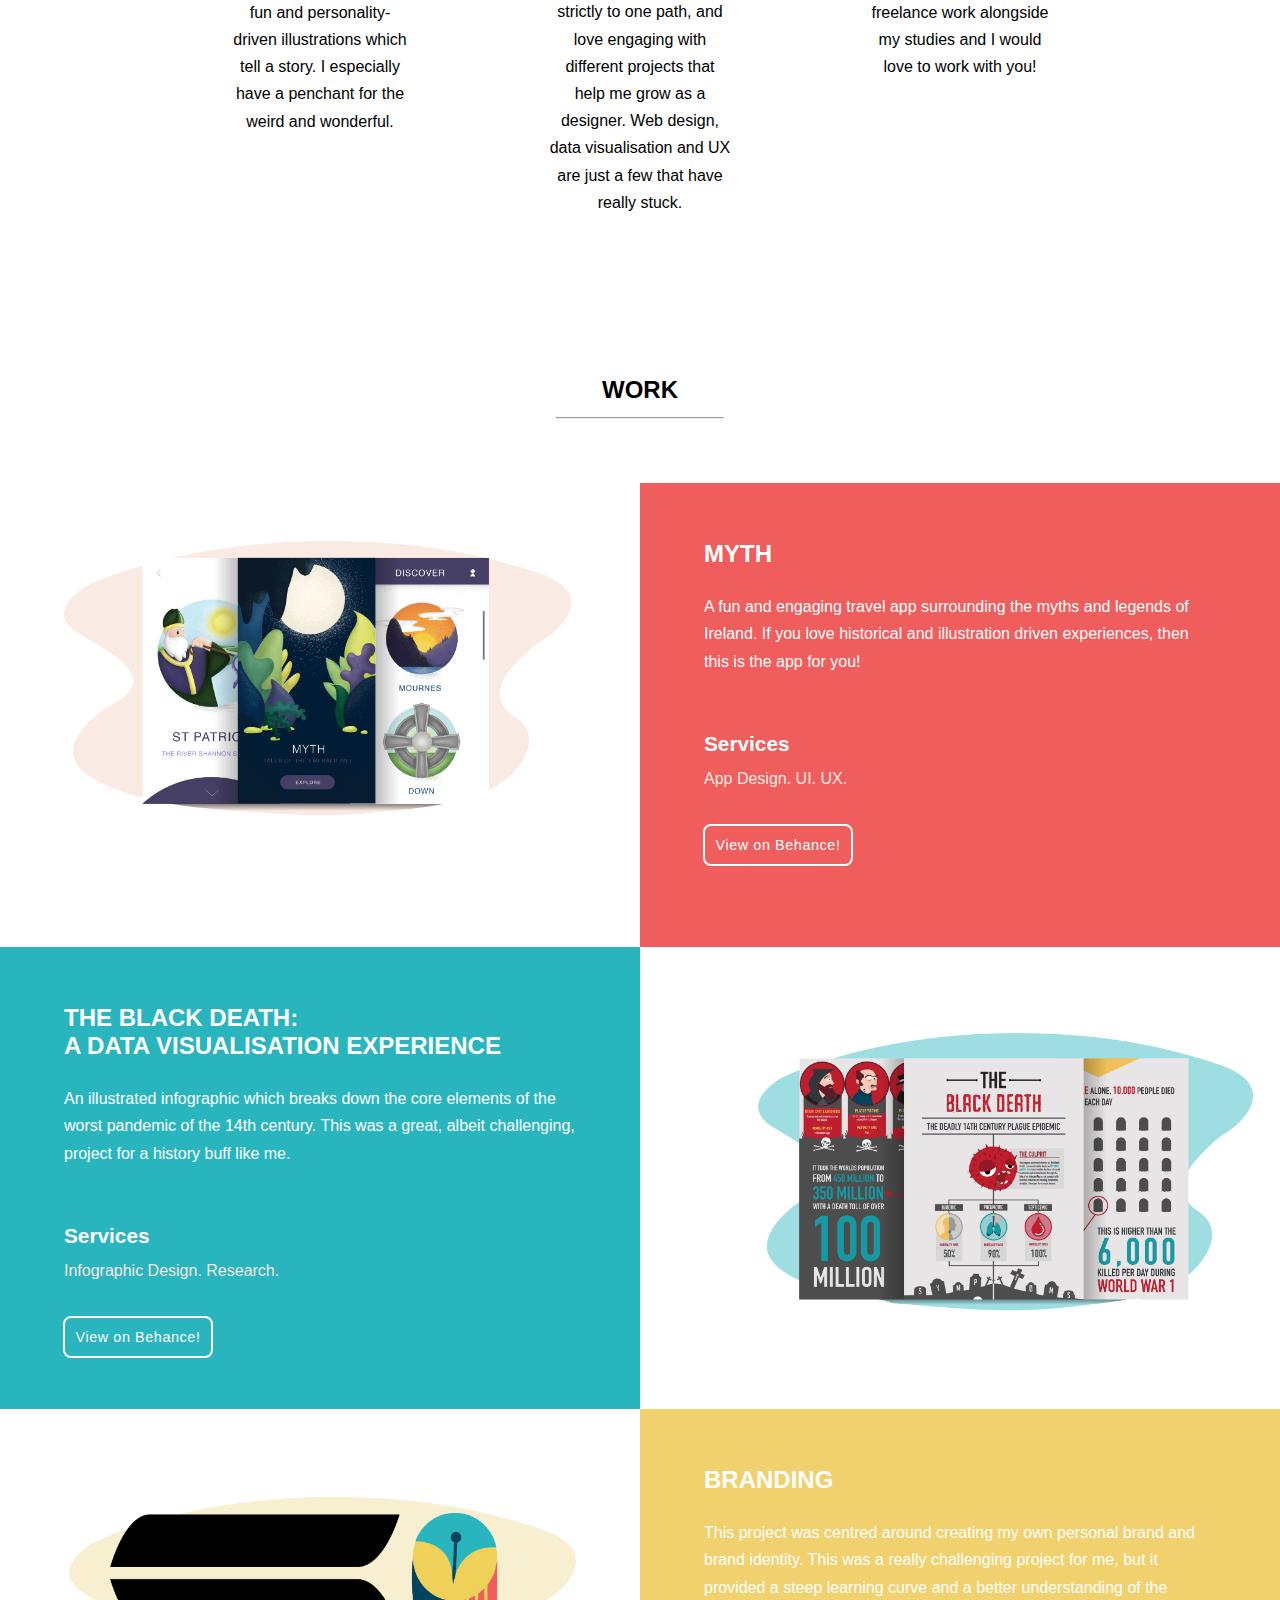
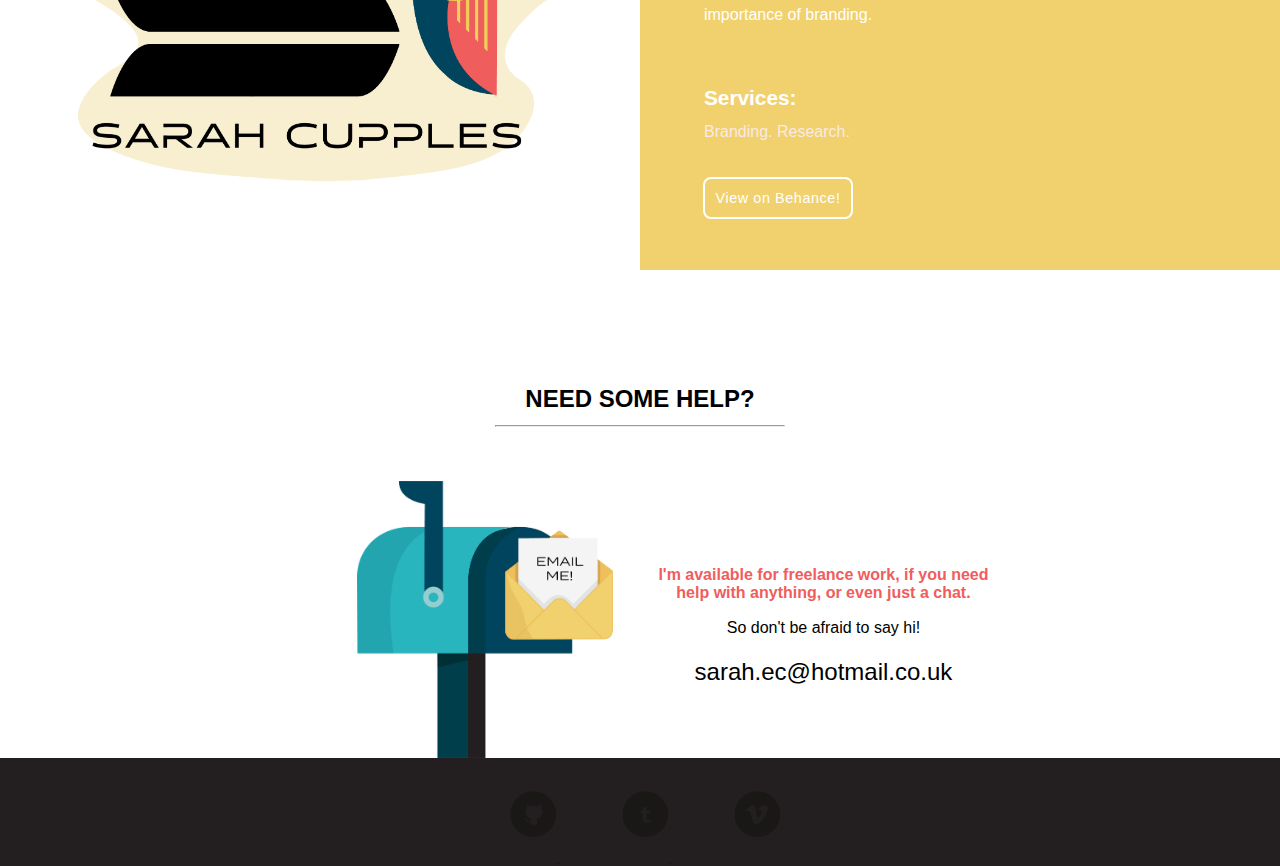
==== commit 717baec3: "CRITIQUE FIXES" ====
--- a/index.html
+++ b/index.html
@@ -11,6 +11,7 @@
             <!--LINKING CSS FILE-->    
             
             <link href="css/grid.css" type="text/css" rel="stylesheet"/>
+            
             
             <title>Sarah Cupples</title>
             
@@ -67,6 +68,7 @@
                       </svg> </a>
 
          <ul> 
+             <li><a href="#home" class="navhover">Home</a></li>
              <li><a href="#about" class="navhover">About</a></li>
              <li><a href="#whatido" class="navhover">What I Do</a></li>
              <li><a href="#work" class="navhover">Work</a></li>
@@ -92,7 +94,6 @@
                 <div class="aboutme" id="about">
                 
                 
-                <h3 class="aboutpink">about me</h3>
          
                 <h2 class="aboutpink">Hi, I'm Sarah!</h2>
                     
@@ -212,11 +213,11 @@
          
          <p class="myth2"> A fun and engaging travel app surrounding the myths and legends of Ireland. If you love historical and illustration driven experiences, then this is the app for you!</p>
          
-         <h3 class="myth3">Services</h3>
+         <h3 class="myth1">Services</h3>
          
          <p class="myth4"> App Design. UI. UX.</p>
          
-                    <a href="https://www.behance.net/gallery/65020295/Travel-App-MYTH?" class="brandi"><p class="myth5">View it on Behance!</p></a>
+                     <a href="https://www.behance.net/gallery/65020295/Travel-App-MYTH"><button class="btn1">View on Behance!</button></a>
                 
                 </div>
                 
@@ -240,11 +241,11 @@
          
          <p class="myth2"> An illustrated infographic which breaks down the core elements of the worst pandemic of the 14th century. This was a great, albeit challenging, project for a history buff like me.</p>
          
-         <h3 class="myth3">Services</h3>
+         <h3 class="myth1">Services</h3>
          
          <p class="myth4"> Infographic Design. Research.</p>
          
-                    <a href="https://www.behance.net/gallery/65020043/The-Black-Plague-Infographic?" class="brandi"><p class="mythdata">View it on Behance!</p></a>
+                    <a href="https://www.behance.net/gallery/65020043/The-Black-Plague-Infographic?"><button class="btn2">View on Behance!</button></a>
                 
                 </div>
                 
@@ -267,11 +268,11 @@
          
          <p class="myth2"> This project was centred around creating my own personal brand and brand identity. This was a really challenging project for me, but it provided a steep learning curve and a better understanding of the importance of branding.  </p>
          
-         <h3 class="myth3">Services</h3>
+         <h3 class="myth1">Services:</h3>
          
          <p class="myth4"> Branding. Research.</p>
          
-                    <a href="https://www.behance.net/gallery/65019803/Branding-Identity?" class="brandi"> <p class="mythbrand">View it on Behance!</p></a>
+                    <a href="https://www.behance.net/gallery/65019803/Branding-Identity?"><button class="btn3">View on Behance!</button></a>
                 
                 </div>
                 
@@ -295,9 +296,11 @@
      <div class="contact">
          
          
-         <h3>I'm available for freelance work, if you need help with anything, or even just a chat.</h3>
-         
-         <p>So don't be afraid to say hi!</p>
+         <h3 class="chat">I'm available for freelance work, if you need help with anything, or even just a chat.</h3>
+         
+         <p class="afraid">So don't be afraid to say hi!</p>
+         
+         <p class="email">sarah.ec@hotmail.co.uk</p>
    
     </div>        
                 
--- a/css/grid.css
+++ b/css/grid.css
@@ -347,21 +347,22 @@
 
 .travelapp {
     
-    width:90%;
-    display: block;
-    margin-left: auto;
-    margin-right: auto;
-    padding-top:7.5%;
-    padding-left: 13%;
+    width:95%;
+    display: block;
+    margin-left: auto;
+    margin-right: auto;
+    padding-top:11%;
+    padding-left: 12%;
 }
 
 .travelapp2 {
     
-    width:90%;
-    display: block;
-    margin-left: auto;
-    margin-right: auto;
-    padding-top: 7.5%;
+    width:95%;
+    display: block;
+    margin-left: auto;
+    margin-right: auto;
+    padding-top: 16.2%;
+    padding-right: 15%;
 }
 
 
@@ -369,12 +370,13 @@
     grid-area: travelinfo;
     background-color: #F05D5D;
     height: 25em;
+    padding-bottom: 10%;
 }
 
 
 .myth1{
     color:#ffffff;
-    padding-top: 10%;
+    padding-top: 9%;
     padding-left: 10%;
 }
 
@@ -405,8 +407,7 @@
 .myth5{
     color:#F9EAE4;
     padding-top: 1%;
-        padding-left: 10%;
-
+    padding-left: 10%;
 }
 
 
@@ -449,17 +450,114 @@
     background-color: #F1D16D;
 }
 
-.brandi {
+#brandi {
     text-decoration: none;
 }
 
+
+.btn1 {
+    font-family: 'Termina', 'Helvetica', sans-serif;
+    transform: translate(0%, 0%);
+    -ms-transform: translate(0%, 0%);
+    background: #F05D5D;
+    color: white;
+    font-size: 0.9em;
+    letter-spacing: 0.04em;
+    padding: 0.75em 0.75em 0.75em 0.75em;
+    margin-top: 5%;
+    border: 0.2em solid white;
+    cursor: pointer;
+    border-radius: 0.55em;
+    margin-left: 9.8%;
+}
+
+.btn1:hover {
+    -webkit-transition: color .5s linear;
+    -moz-transition: color .5s linear;
+    -ms-transition: color .5s linear;
+    -o-transition: color .5s linear;
+    transition: color .5s linear;
+    background-color: white;
+    color: #F05D5D;
+    font-size: 0.9em;
+}
+
+
+
+
+.btn2 {
+    font-family: 'Termina', 'Helvetica', sans-serif;
+    transform: translate(0%, 0%);
+    -ms-transform: translate(0%, 0%);
+    background: #29B5BE;
+    color: white;
+    font-size: 0.9em;
+    letter-spacing: 0.04em;
+    padding: 0.75em 0.75em 0.75em 0.75em;
+    margin-bottom: 8%;
+    margin-top: 5%;
+    border: 0.2em solid white;
+    cursor: pointer;
+    border-radius: 0.55em;
+    margin-left: 9.8%;
+}
+
+.btn2:hover {
+    -webkit-transition: color .5s linear;
+    -moz-transition: color .5s linear;
+    -ms-transition: color .5s linear;
+    -o-transition: color .5s linear;
+    transition: color .5s linear;
+    background-color: white;
+    color: #29B5BE;
+    font-size: 0.9em;
+}
+
+
+
+.btn3 {
+    font-family: 'Termina', 'Helvetica', sans-serif;
+    transform: translate(0%, 0%);
+    -ms-transform: translate(0%, 0%);
+    background: #F1D16D;
+    color: white;
+    font-size: 0.9em;
+    letter-spacing: 0.04em;
+    padding: 0.75em 0.75em 0.75em 0.75em;
+    margin-bottom: 8%;
+    margin-top: 5%;
+    border: 0.2em solid white;
+    cursor: pointer;
+    border-radius: 0.55em;
+    margin-left: 9.8%;
+}
+
+.btn3:hover {
+    -webkit-transition: color .5s linear;
+    -moz-transition: color .5s linear;
+    -ms-transition: color .5s linear;
+    -o-transition: color .5s linear;
+    transition: color .5s linear;
+    background-color: white;
+    color: #F1D16D;
+    font-size: 0.9em;
+}
+
+
+
+
+
+
+
+
+
 .travelapp3 {
-    width:90%;
+    width:95%;
     padding-left:13%;
     display: block;
     margin-left: auto;
     margin-right: auto;
-    padding-top: 6.5%;
+    padding-top: 16.5%;
 }
 
 .mythbrand {
@@ -467,6 +565,10 @@
     padding-top: 1%;
     padding-left: 10%;
     padding-bottom:9%;  
+}
+
+h3.myth1 {
+    font-size: 130%;
 }
 
 
@@ -520,6 +622,19 @@
     float:right;
     padding-bottom: 0;
     width:48%;
+}
+
+.email {
+    font-size: 1.5em;
+    padding-top:3%;
+}
+
+.chat {
+    padding-top:3%;
+}
+
+.afraid {
+        padding-top:3%;
 }
 
 
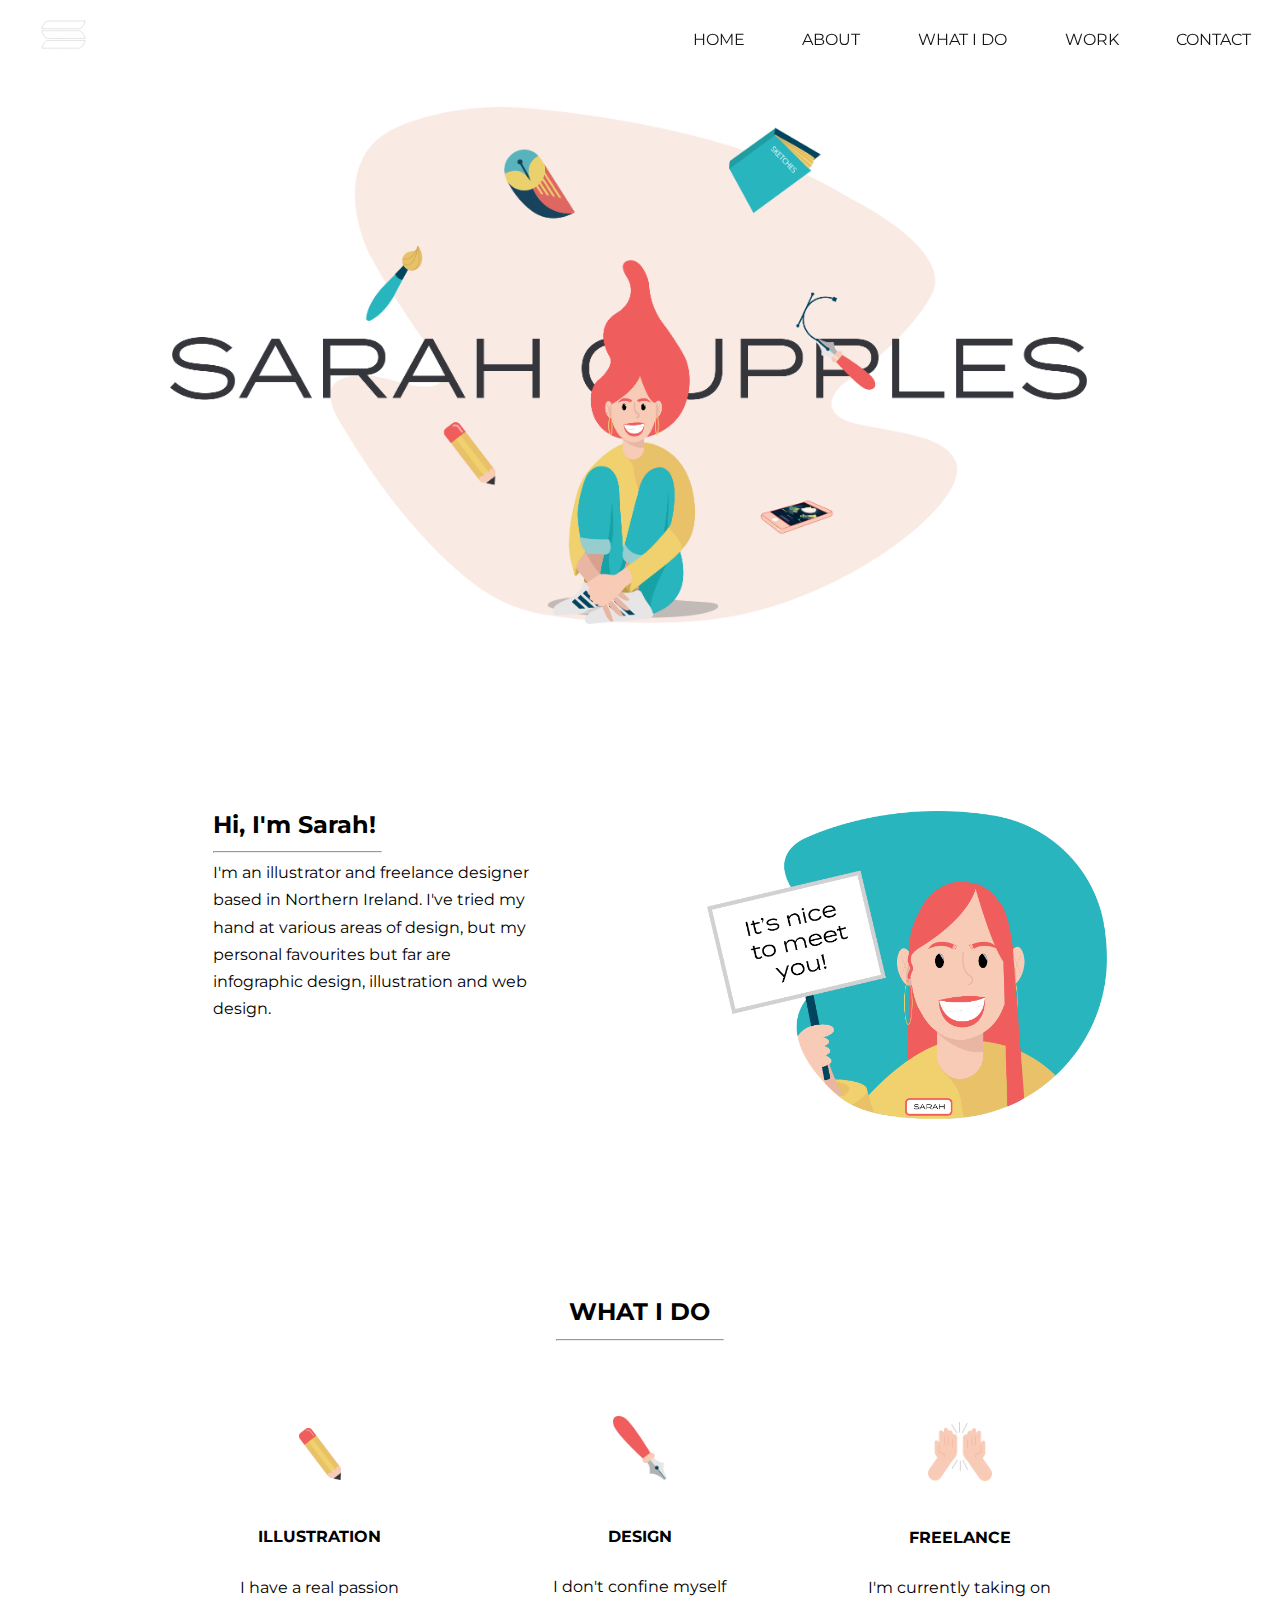
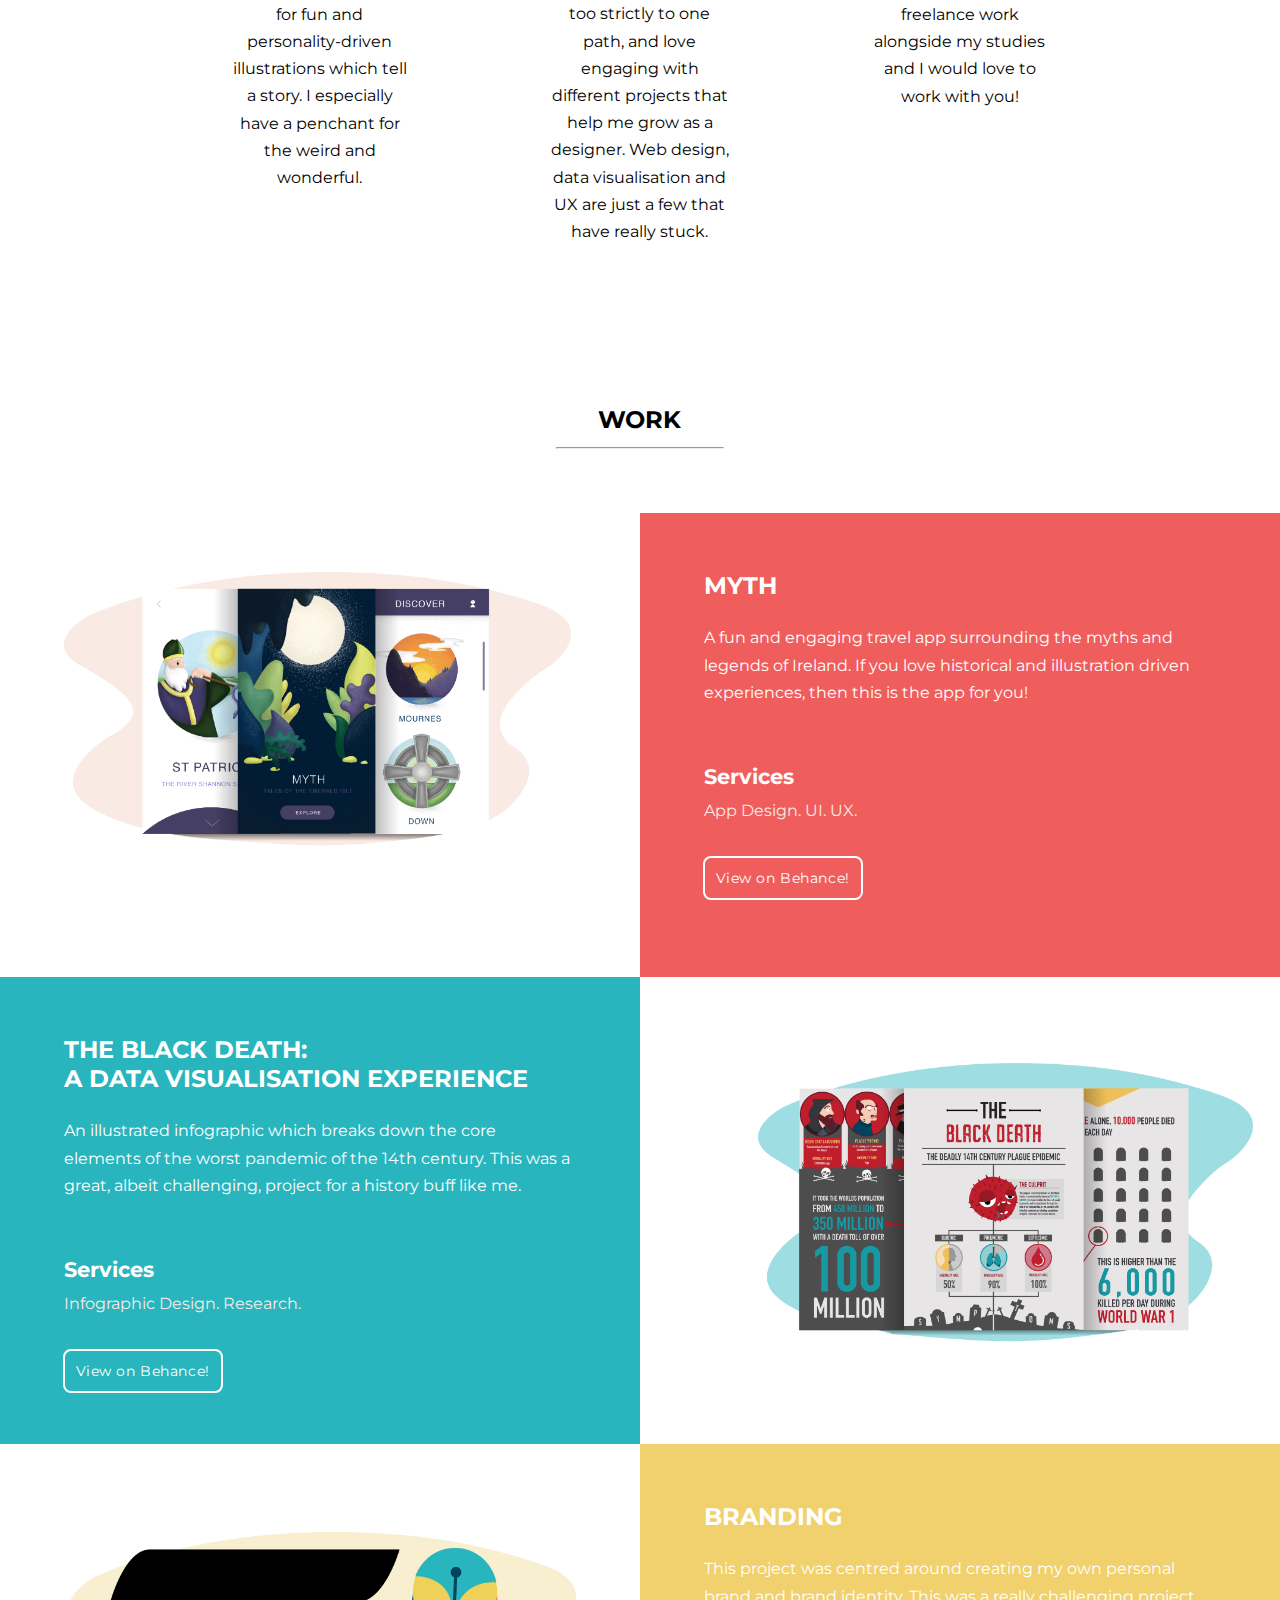
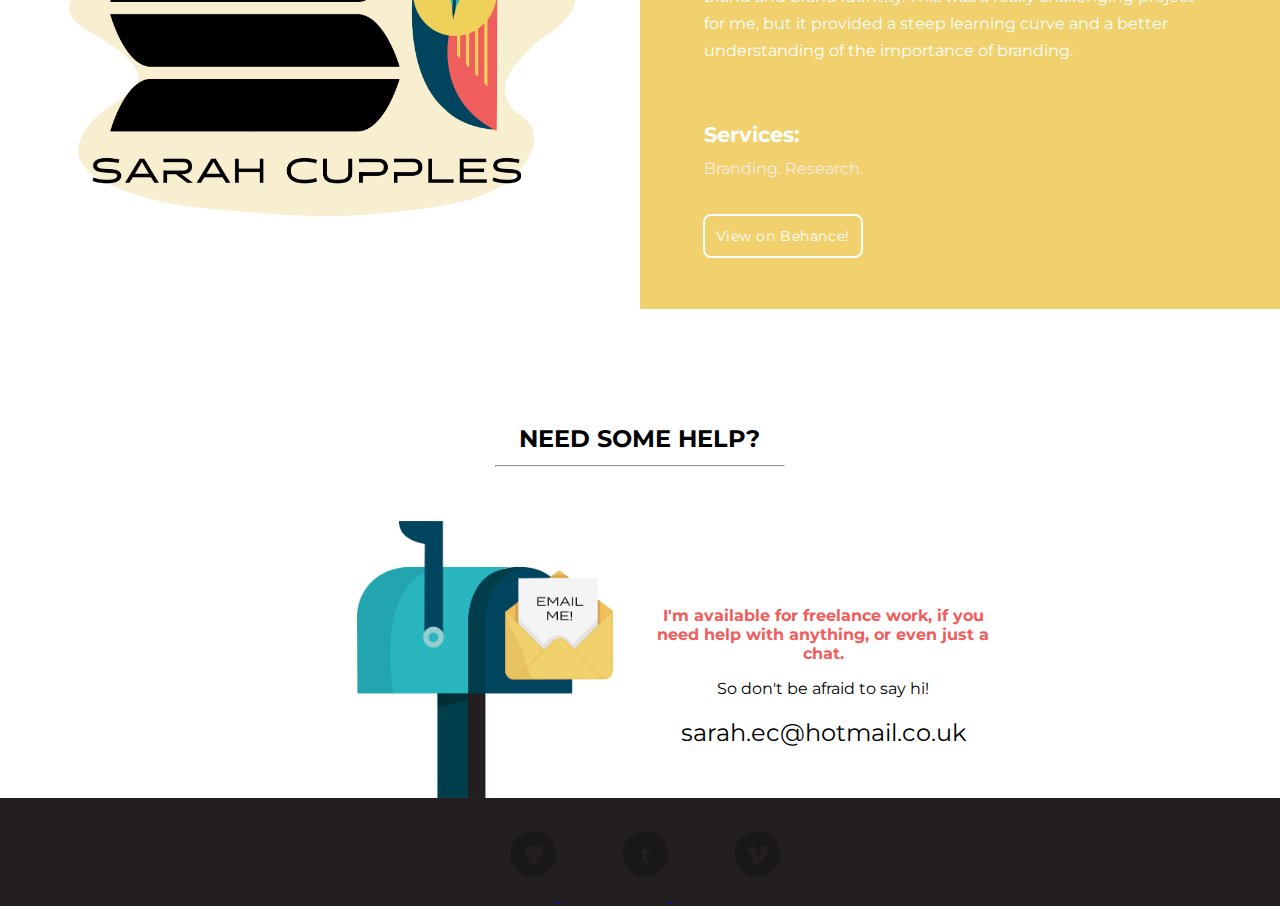
==== commit d87393f7: "FIXED TYPEFACES" ====
--- a/index.html
+++ b/index.html
@@ -31,6 +31,7 @@
     </script>
             
             
+            <link href="https://fonts.googleapis.com/css?family=Montserrat" rel="stylesheet">
     
     
         </head>
--- a/css/grid.css
+++ b/css/grid.css
@@ -2,7 +2,6 @@
     margin:0;
     padding:0;
 }
-
 
 .grid {
     display: grid;
@@ -83,7 +82,7 @@
 }
 
 nav ul {
-    font-family: 'Termina', 'Helvetica', sans-serif;
+    font-family: 'Termina', 'Montserrat', sans-serif;
     list-style:none;
     float: right;
     margin:0;
@@ -155,7 +154,7 @@
 }
 
 h3{
-    font-family: 'Termina', 'Helvetica', sans-serif;
+    font-family: 'Termina', 'Montserrat', sans-serif;
     color: #F05D5D;
     font-size: 1em;
     padding-bottom: 0.1em;
@@ -163,14 +162,14 @@
 
 h2 {
     
-       font-family: 'Termina', 'Helvetica', sans-serif;
+       font-family: 'Termina', 'Montserrat', sans-serif;
         padding-bottom: 0.5em;
 
 }
 
 p {
     
-    font-family: 'Termina', 'Helvetica', sans-serif;
+    font-family: 'Montserrat', sans-serif;
     line-height: 1.7em;
     
 }
@@ -362,7 +361,7 @@
     margin-left: auto;
     margin-right: auto;
     padding-top: 16.2%;
-    padding-right: 15%;
+    margin-right: 15%;
 }
 
 
@@ -456,7 +455,7 @@
 
 
 .btn1 {
-    font-family: 'Termina', 'Helvetica', sans-serif;
+    font-family: 'Montserrat', sans-serif;
     transform: translate(0%, 0%);
     -ms-transform: translate(0%, 0%);
     background: #F05D5D;
@@ -486,7 +485,7 @@
 
 
 .btn2 {
-    font-family: 'Termina', 'Helvetica', sans-serif;
+    font-family: 'Montserrat', sans-serif;
     transform: translate(0%, 0%);
     -ms-transform: translate(0%, 0%);
     background: #29B5BE;
@@ -516,7 +515,7 @@
 
 
 .btn3 {
-    font-family: 'Termina', 'Helvetica', sans-serif;
+    font-family: 'Montserrat', sans-serif;
     transform: translate(0%, 0%);
     -ms-transform: translate(0%, 0%);
     background: #F1D16D;
@@ -653,7 +652,7 @@
 }*/
 
 .socialbuttons a img {
-    opacity: 0.25;
+    opacity: 0.9;
     -webkit-transition: opacity .5s ease-in-out;
     transition: opacity .2s ease-in-out;
 }
@@ -669,9 +668,11 @@
 
 .tumblr:hover {
     fill:white;
-    width: 5.6%;
+    width: 5.5%;
     opacity: 0.9;
 }
+
+
 
 
 
@@ -742,11 +743,12 @@
         
         .aboutpink {
         text-align: center;
+            font-size: 2em;
     }
 
 
 .break{
-    width: 40%;
+    width: 45%;
     display: block;
     margin-left: auto;
     margin-right: auto;
@@ -822,7 +824,7 @@
     display: block;
     margin-left: auto;
     margin-right: auto;
-    padding-top:35%;
+    padding-top:15%;
     padding-left: 15%;
 }
         
@@ -841,7 +843,33 @@
     margin-right: auto;
     padding-top: 35%;
 }
+        
+        .helpbr {
+    
+    width:45%;
+    display: block;
+    margin-left: auto;
+    margin-right: auto;
+}
+        
+    .letterill {
+        padding-top:15%;
+        }
+        
+        
+        .chat{
+            padding-right:1%;
+        }
+        
      
+        .afraid {
+            padding-right:1%;
+        }
+        
+        
+        .email {
+           padding-right:5%;
+        }
         
            .tumblr {
     width:12%;
@@ -925,17 +953,17 @@
     
     nav ul li a {
     padding-left: 0.2em;
-    font-size: 0.7em;
+    font-size: 0.6em;
 }
     
     .landingpic {
     width:95%;
-    padding-top: 12%;
+    padding-top: 15%;
     padding-left: 2.2%;
 }
     
     .aboutme {
-    padding-top: 25%;
+    padding-top: 20%;
 }
 
     .abouttext {
@@ -945,6 +973,7 @@
     
     .aboutpink {
         text-align: center;
+        font-size: 1.5em;
     }
 
 
@@ -1036,7 +1065,6 @@
 
 .break3 {
     width:24%;
-    margin-bottom:0;
 }
 
 
@@ -1163,5 +1191,48 @@
 }
     
     
-    }   
+    } 
+
+
+
+@media (max-width: 375px) {
+    
+     nav ul li a {
+    padding-left: 0.2em;
+    font-size: 0.5em;
+}
+    
+}
+
+
+@media (max-width: 1024px) {
+    
+    .landingpic {
+        padding-top:12%;
+    }
+    
+    .svg {
+        width:11%;
+        padding-top: 3%;
+    }
+    
+     /*nav ul li a {
+    font-size: 1.1em;
+}*/
+    
+}
+    
+    
+    
+    @media (max-width: 800px) {
+    
+    .landingpic {
+        ;
+    }
+
+
+
+    
+}
+
     